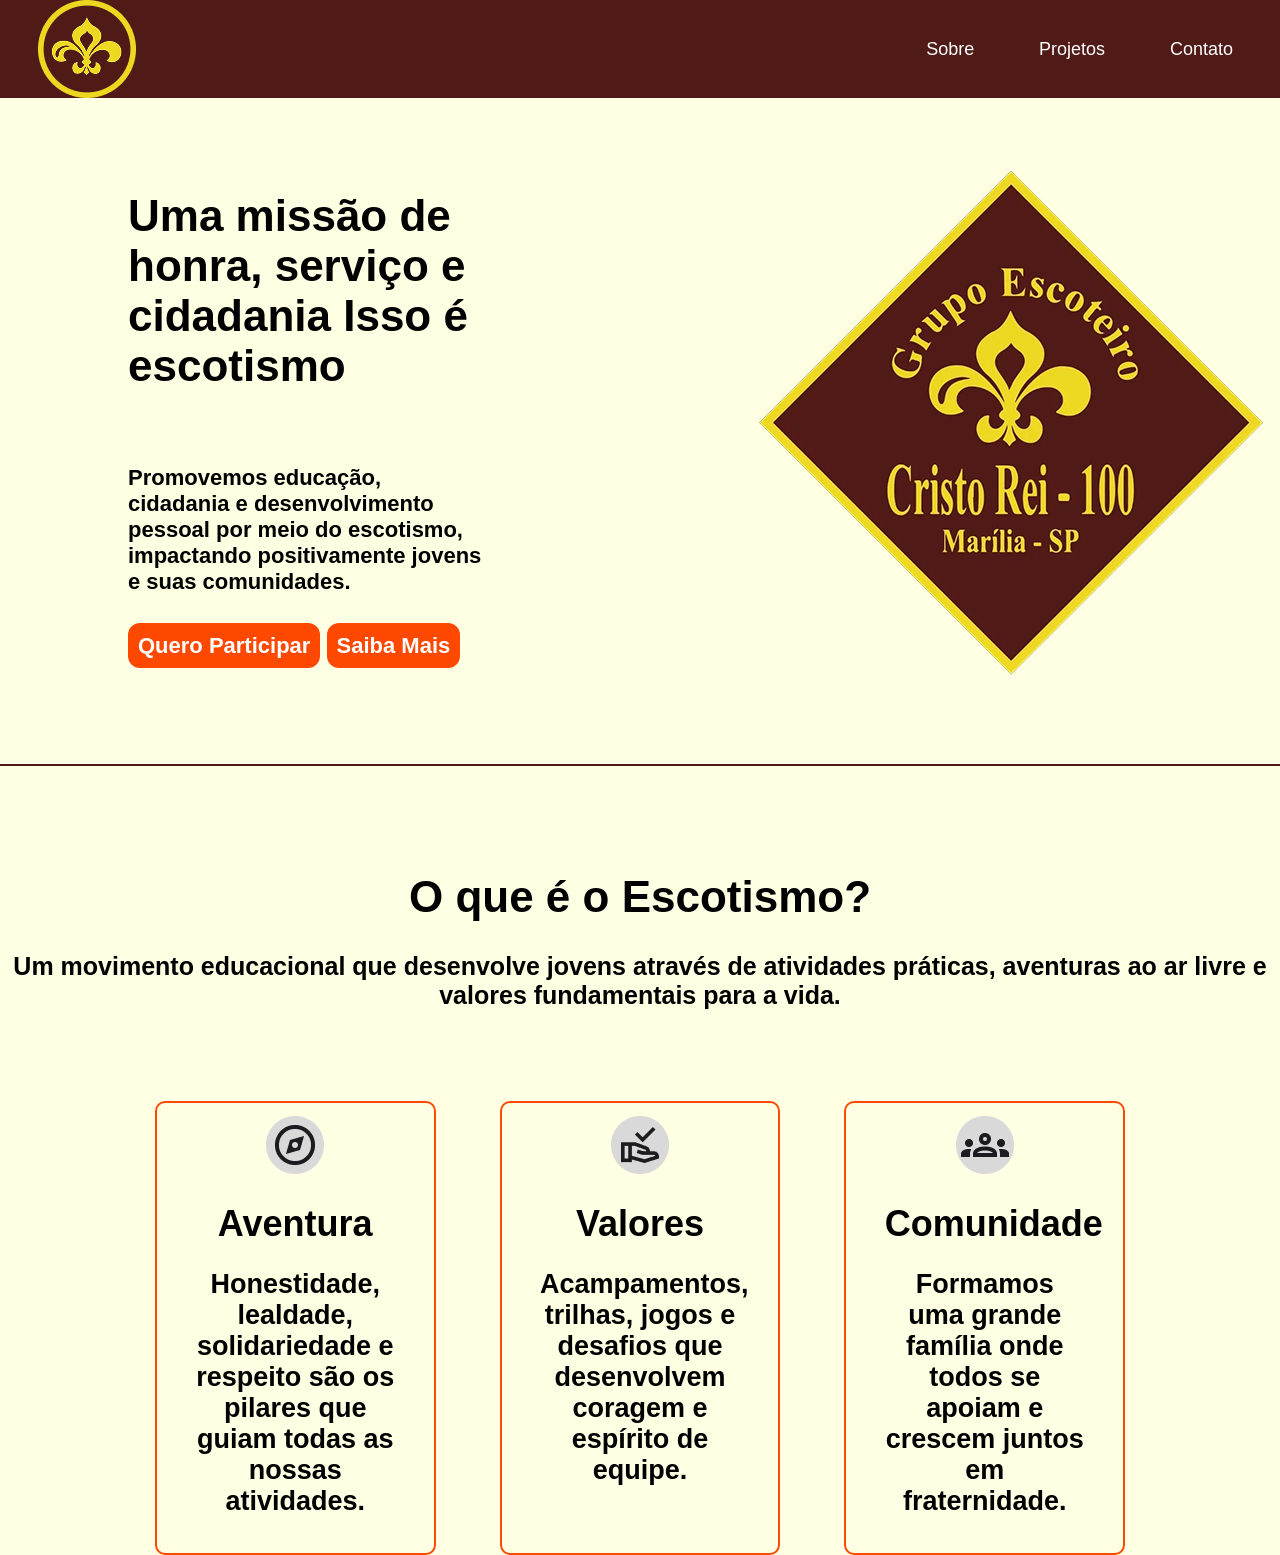
==== public/index.html @ e5689938 "inicio-frontend aaaaaaaaaaaaa" ====
<!DOCTYPE html>
<html lang="pt-br">
<head>
    <meta charset="UTF-8">
    <meta name="viewport" content="width=device-width, initial-scale=1.0">
    <title>G.E.Cristo-Rei</title>
    <link rel="stylesheet" href="style.css">
</head>
<body>
    <div class="navbar">
        <img src="img/logo.png" alt="logo">
        <a href="" class="link">Sobre</a>
        <a href="" class="link">Projetos</a>
        <a href="" class="link">Contato</a>
        <div class="loginbutao">
        <a href="">Login</a>
        </div>

    </div>
    <div class="conteudo">
        <div class="escritas">
            <h1>Uma missão de honra, serviço e cidadania Isso é escotismo</h1><br>
            <h2>Promovemos educação, cidadania e desenvolvimento pessoal por meio do escotismo, impactando positivamente jovens e suas comunidades.</h2>
            <a href="">Quero Participar</a>
            <a href="">Saiba Mais</a>
        </div>

        <div class="sp100">
            <img src="img/sp100img.png  " alt="imgsp100">
        </div>
    </div>
    <div class="divisa01"></div>

    <div class="oquee">
        <h1>O que é o Escotismo?</h1>
        <h2>Um movimento educacional que desenvolve jovens através de atividades práticas, aventuras ao ar livre e valores fundamentais para a vida.</h2>
    </div>

    <div class="Pilares">
        <div class="aventura"><img src="img/bussolaaventura.png" alt="">
            <h1>Aventura</h1>
            <h2>Honestidade, lealdade, solidariedade e respeito são os pilares que guiam todas as nossas atividades.</h2>


        </div>
        <div class="valores"><img src="img/maovalores.png" alt="">
            <h1>Valores</h1>
            <h2>Acampamentos, trilhas, jogos e desafios que desenvolvem coragem e espírito de equipe.</h2>


        </div>
        <div class="comunidade"><img src="img/pessoascomunidade.png" alt="">
            <h1>Comunidade</h1>
            <h2>Formamos uma grande família onde todos se apoiam e crescem juntos em fraternidade.</h2>


        </div>
    </div>

</body>
</html>
---- public/style.css ----
body{
    margin: 0;
      font-family: Arial, Helvetica, sans-serif;
       background-color: #FFFFE3;
}
.navbar{
    display: flex;
    background-color: #501A17;
    padding-left: 3%;
    gap: 2%;

}

.navbar img{
    padding-right: 60%;
}

.navbar a{
    
    text-decoration: none;
    padding: 14px 20px;
    display: flex;
    align-items: center;
}

.loginbutao{
    background-color: #F4D35E;
    color: black;
    border: none;
    text-align: center;
    text-decoration: none;
    font-size: 16px;
    margin: 25px 80px;
    cursor: pointer;
    border-radius: 12px;
    color: black;
    
}

.link{
    color: white;
    font-size: 18px;
}

.conteudo{
    margin-top: 5%;
    display: flex;
    justify-content: center;
   
    gap: 20%;

}

.escritas{
    margin-left: 10%;
    font-size: 22px;
    color: #000000;
}

.sp100{
    width: 100%;
}

.escritas a{
    text-decoration: none;
    color: #ffffff;
    font-weight: bold;
     background-color: #ff4800;
     border-radius: 12px;
     padding: 10px;
     gap: 1%;

}

.escritas h2{
    font-size: 22px;
    padding-bottom: 20px;
}

.divisa01{
    margin-top: 6%;
    background-color: #501A17;
    height: 2px;
}

.oquee{
    margin-top: 6%;
    font-size: 22px;
    color: #000000;
    text-align: center;
    align-content: center;
}

.oquee h2{
    font-size: 25px;
    padding-bottom: 20px;
    text-align: center;
}

.Pilares{
    display: flex;
    justify-content: center;
    gap: 5%;
    margin-top: 4%;
}

.aventura{
    text-align: center;
    font-size: 18px;
    color: #000000;
    width: 200px;
    border: solid 2px;
    border-color:#ff4800 ;
    border-radius: 10px;
     padding-left: 3%;
    padding-top:1% ;
    padding-right:3% ;
    padding-bottom:1% ;
   
}

.valores{
    text-align: center;
    font-size: 18px;
    color: #000000;
    width: 200px;
    border: solid 2px;
    border-color:#ff4800 ;
    border-radius: 10px;
     padding-left: 3%;
    padding-top:1% ;
    padding-right:3% ;
    padding-bottom:1% ;
   
}

.comunidade{
    text-align: center;
    font-size: 18px;
    color: #000000;
    width: 200px;
    border: solid 2px;
    border-color:#ff4800 ;
    border-radius: 10px;
    padding-left: 3%;
    padding-top:1% ;
    padding-right:3% ;
    padding-bottom:1% ;
    
}
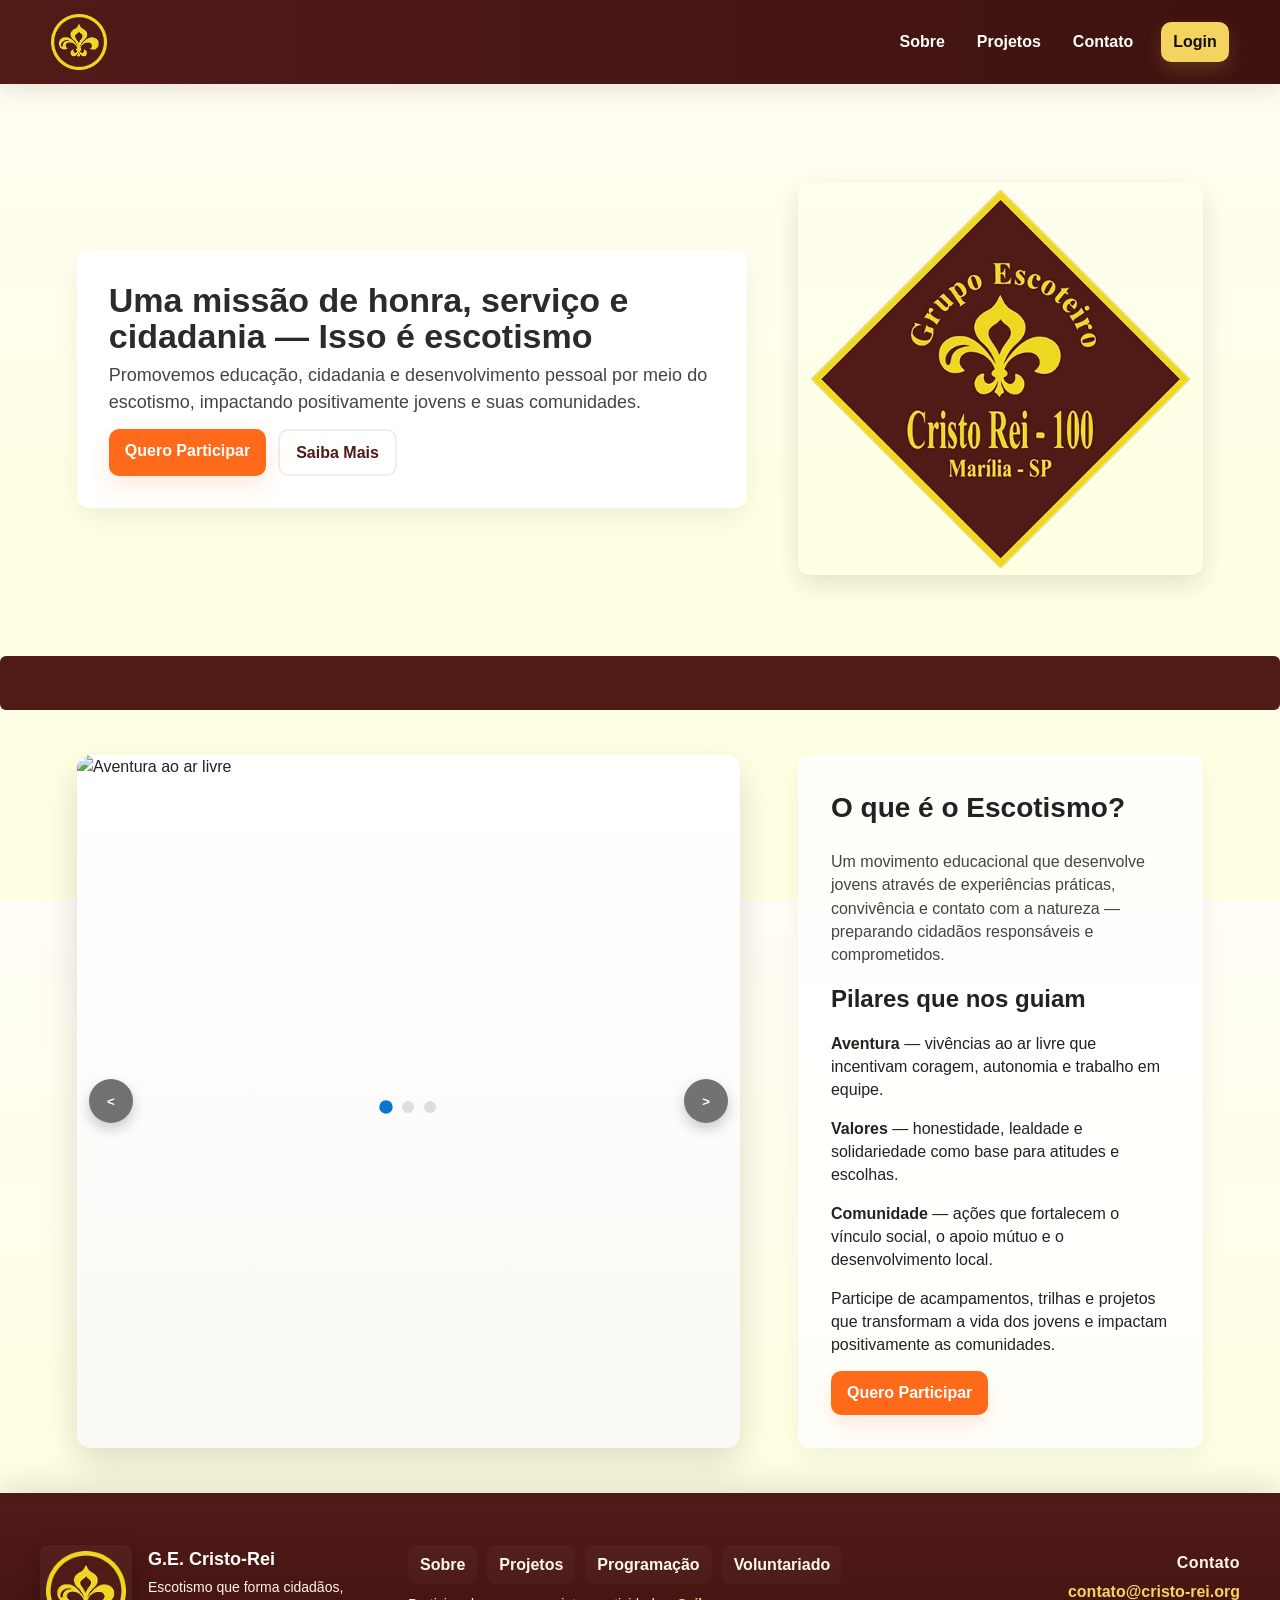
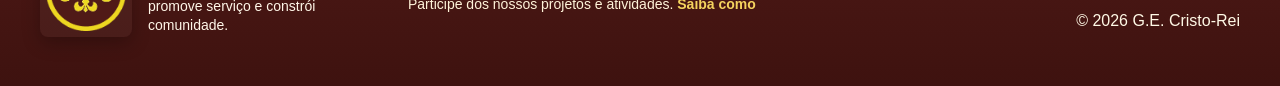
==== commit 11c156a1: "nova atualização" ====
--- a/public/index.html
+++ b/public/index.html
@@ -1,61 +1,154 @@
 <!DOCTYPE html>
 <html lang="pt-br">
 <head>
-    <meta charset="UTF-8">
-    <meta name="viewport" content="width=device-width, initial-scale=1.0">
-    <title>G.E.Cristo-Rei</title>
-    <link rel="stylesheet" href="style.css">
+    <meta charset="UTF-8" />
+    <meta name="viewport" content="width=device-width, initial-scale=1.0"/>
+    <title>G.E. Cristo-Rei</title>
+    <link rel="stylesheet" href="style.css" />
 </head>
 <body>
-    <div class="navbar">
-        <img src="img/logo.png" alt="logo">
-        <a href="" class="link">Sobre</a>
-        <a href="" class="link">Projetos</a>
-        <a href="" class="link">Contato</a>
-        <div class="loginbutao">
-        <a href="">Login</a>
+    <header class="barra-navegacao">
+        <img src="img/logo.png" alt="Logotipo G.E. Cristo-Rei">
+        <nav class="links-navegacao" aria-label="Links principais">
+            <a href="#" class="link-navegacao">Sobre</a>
+            <a href="#" class="link-navegacao">Projetos</a>
+            <a href="#" class="link-navegacao">Contato</a>
+        </nav>
+        <div class="botao-login">
+            <a href="#">Login</a>
         </div>
+    </header>
 
-    </div>
-    <div class="conteudo">
-        <div class="escritas">
-            <h1>Uma missão de honra, serviço e cidadania Isso é escotismo</h1><br>
-            <h2>Promovemos educação, cidadania e desenvolvimento pessoal por meio do escotismo, impactando positivamente jovens e suas comunidades.</h2>
-            <a href="">Quero Participar</a>
-            <a href="">Saiba Mais</a>
+    <main>
+        <section class="secao-principal">
+            <div class="conteudo-principal">
+                <h1>Uma missão de honra, serviço e cidadania — Isso é escotismo</h1>
+                <h2>Promovemos educação, cidadania e desenvolvimento pessoal por meio do escotismo, impactando positivamente jovens e suas comunidades.</h2>
+                <div class="linha-botoes">
+                    <a href="#" class="botao-primario">Quero Participar</a>
+                    <a href="#" class="botao-secundario">Saiba Mais</a>
+                </div>
+            </div>
+
+            <div class="imagem-principal">
+                <img src="img/sp100img.png" alt="Atividades escoteiras">
+            </div>
+        </section>
+
+        <div class="divisoria" aria-hidden="true"></div>
+
+        <!-- seção carrossel -->
+        <section class="secao-carrossel" aria-labelledby="oque-title">
+            <div class="carrossel" aria-label="Galeria de imagens" tabindex="0">
+                <button class="anterior" aria-label="Slide anterior" type="button">&lt;</button>
+                <div class="faixa-carrossel">
+                    <img src="img/slide1.jpg" alt="Aventura ao ar livre">
+                    <img src="img/slide2.jpg" alt="Valores e camaradagem">
+                    <img src="img/slide3.jpg" alt="Atividades em comunidade">
+                </div>
+                <button class="proximo" aria-label="Próximo slide" type="button">&gt;</button>
+                <div class="indicadores" aria-hidden="false"></div>
+            </div>
+
+            <aside class="painel-texto" id="oque-title">
+                <h1>O que é o Escotismo?</h1>
+                <p class="resumo">Um movimento educacional que desenvolve jovens através de experiências práticas, convivência e contato com a natureza — preparando cidadãos responsáveis e comprometidos.</p>
+
+                <h2>Pilares que nos guiam</h2>
+                <p><strong>Aventura</strong> — vivências ao ar livre que incentivam coragem, autonomia e trabalho em equipe.</p>
+                <p><strong>Valores</strong> — honestidade, lealdade e solidariedade como base para atitudes e escolhas.</p>
+                <p><strong>Comunidade</strong> — ações que fortalecem o vínculo social, o apoio mútuo e o desenvolvimento local.</p>
+
+                <p>Participe de acampamentos, trilhas e projetos que transformam a vida dos jovens e impactam positivamente as comunidades.</p>
+                <a href="#" class="botao-primario">Quero Participar</a>
+            </aside>
+        </section>
+    </main>
+
+    <footer class="rodape" role="contentinfo" aria-label="Rodapé do site">
+        <div class="rodape-interno">
+            <div class="marca-rodape">
+                <img src="img/logo.png" alt="Logotipo G.E. Cristo-Rei" class="logo-rodape">
+                <div class="texto-marca">
+                    <h3>G.E. Cristo‑Rei</h3>
+                    <p>Escotismo que forma cidadãos, promove serviço e constrói comunidade.</p>
+                </div>
+            </div>
+
+            <div class="meio-rodape" aria-label="Links e informação">
+                <nav class="links-rodape" aria-label="Links úteis">
+                    <a href="#">Sobre</a>
+                    <a href="#">Projetos</a>
+                    <a href="#">Programação</a>
+                    <a href="#">Voluntariado</a>
+                </nav>
+                <p class="boletim">Participe dos nossos projetos e atividades. <a href="#" class="link-acao">Saiba como</a></p>
+            </div>
+
+            <div class="contato-rodape" aria-label="Contacto">
+                <p class="linha-contato">Contato</p>
+                <p><a href="mailto:contato@cristo-rei.org">contato@cristo-rei.org</a></p>
+                <p class="copyright">© <span id="year"></span> G.E. Cristo‑Rei</p>
+            </div>
         </div>
+    </footer>
 
-        <div class="sp100">
-            <img src="img/sp100img.png  " alt="imgsp100">
-        </div>
-    </div>
-    <div class="divisa01"></div>
+    <!-- script do carrossel -->
+    <script>
+    (function () {
+      const carrossel = document.querySelector('.carrossel');
+      if (!carrossel) return;
 
-    <div class="oquee">
-        <h1>O que é o Escotismo?</h1>
-        <h2>Um movimento educacional que desenvolve jovens através de atividades práticas, aventuras ao ar livre e valores fundamentais para a vida.</h2>
-    </div>
+      const faixa = carrossel.querySelector('.faixa-carrossel');
+      const slides = Array.from(faixa.querySelectorAll('img'));
+      const botaoPrev = carrossel.querySelector('.anterior');
+      const botaoNext = carrossel.querySelector('.proximo');
+      const indicadoresContainer = carrossel.querySelector('.indicadores');
+      let index = 0;
 
-    <div class="Pilares">
-        <div class="aventura"><img src="img/bussolaaventura.png" alt="">
-            <h1>Aventura</h1>
-            <h2>Honestidade, lealdade, solidariedade e respeito são os pilares que guiam todas as nossas atividades.</h2>
+      // Garante que cada slide ocupe 100% do carrossel
+      slides.forEach(img => { img.style.flex = '0 0 100%'; });
 
+      // cria indicadores
+      indicadoresContainer.innerHTML = '';
+      slides.forEach((_, i) => {
+        const b = document.createElement('button');
+        b.className = 'indicador';
+        b.type = 'button';
+        b.setAttribute('aria-label', 'Slide ' + (i + 1));
+        b.addEventListener('click', () => { index = i; update(); resetTimer(); });
+        indicadoresContainer.appendChild(b);
+      });
+      const indicadores = Array.from(indicadoresContainer.children);
 
-        </div>
-        <div class="valores"><img src="img/maovalores.png" alt="">
-            <h1>Valores</h1>
-            <h2>Acampamentos, trilhas, jogos e desafios que desenvolvem coragem e espírito de equipe.</h2>
+      function update() {
+        faixa.style.transform = 'translateX(' + (-index * 100) + '%)';
+        indicadores.forEach((btn, i) => btn.classList.toggle('active', i === index));
+      }
 
+      botaoPrev && botaoPrev.addEventListener('click', () => { index = (index - 1 + slides.length) % slides.length; update(); resetTimer(); });
+      botaoNext && botaoNext.addEventListener('click', () => { index = (index + 1) % slides.length; update(); resetTimer(); });
 
-        </div>
-        <div class="comunidade"><img src="img/pessoascomunidade.png" alt="">
-            <h1>Comunidade</h1>
-            <h2>Formamos uma grande família onde todos se apoiam e crescem juntos em fraternidade.</h2>
+      // suporte por teclado (quando o carrossel estiver em foco)
+      carrossel.addEventListener('keydown', e => {
+        if (e.key === 'ArrowLeft') botaoPrev && botaoPrev.click();
+        if (e.key === 'ArrowRight') botaoNext && botaoNext.click();
+      });
 
+      // autoplay com pausa ao passar o mouse / foco
+      let timer = setInterval(() => { index = (index + 1) % slides.length; update(); }, 4000);
+      function resetTimer() { clearInterval(timer); timer = setInterval(() => { index = (index + 1) % slides.length; update(); }, 4000); }
 
-        </div>
-    </div>
+      carrossel.addEventListener('mouseenter', () => clearInterval(timer));
+      carrossel.addEventListener('mouseleave', () => resetTimer());
+      carrossel.addEventListener('focusin', () => clearInterval(timer));
+      carrossel.addEventListener('focusout', () => resetTimer());
 
+      // inicializa
+      update();
+    })();
+    // atualiza ano no footer
+    document.getElementById('year').textContent = new Date().getFullYear();
+    </script>
 </body>
 </html>
--- a/public/style.css
+++ b/public/style.css
@@ -1,150 +1,297 @@
+/* Reset simples */
+* { box-sizing: border-box; margin: 0; padding: 0; }
+html, body { height: 100%; }
+
+/* Tipografia e fundo */
 body{
-    margin: 0;
-      font-family: Arial, Helvetica, sans-serif;
-       background-color: #FFFFE3;
-}
-.navbar{
-    display: flex;
-    background-color: #501A17;
-    padding-left: 3%;
-    gap: 2%;
-
-}
-
-.navbar img{
-    padding-right: 60%;
-}
-
-.navbar a{
-    
-    text-decoration: none;
-    padding: 14px 20px;
-    display: flex;
-    align-items: center;
-}
-
-.loginbutao{
-    background-color: #F4D35E;
-    color: black;
-    border: none;
-    text-align: center;
-    text-decoration: none;
-    font-size: 16px;
-    margin: 25px 80px;
-    cursor: pointer;
-    border-radius: 12px;
-    color: black;
-    
-}
-
-.link{
-    color: white;
-    font-size: 18px;
-}
-
-.conteudo{
-    margin-top: 5%;
-    display: flex;
-    justify-content: center;
-   
-    gap: 20%;
-
-}
-
-.escritas{
-    margin-left: 10%;
-    font-size: 22px;
-    color: #000000;
-}
-
-.sp100{
-    width: 100%;
-}
-
-.escritas a{
-    text-decoration: none;
-    color: #ffffff;
-    font-weight: bold;
-     background-color: #ff4800;
-     border-radius: 12px;
-     padding: 10px;
-     gap: 1%;
-
-}
-
-.escritas h2{
-    font-size: 22px;
-    padding-bottom: 20px;
-}
-
-.divisa01{
-    margin-top: 6%;
-    background-color: #501A17;
-    height: 2px;
-}
-
-.oquee{
-    margin-top: 6%;
-    font-size: 22px;
-    color: #000000;
-    text-align: center;
-    align-content: center;
-}
-
-.oquee h2{
-    font-size: 25px;
-    padding-bottom: 20px;
-    text-align: center;
-}
-
-.Pilares{
-    display: flex;
-    justify-content: center;
-    gap: 5%;
-    margin-top: 4%;
-}
-
-.aventura{
-    text-align: center;
-    font-size: 18px;
-    color: #000000;
-    width: 200px;
-    border: solid 2px;
-    border-color:#ff4800 ;
-    border-radius: 10px;
-     padding-left: 3%;
-    padding-top:1% ;
-    padding-right:3% ;
-    padding-bottom:1% ;
-   
-}
-
-.valores{
-    text-align: center;
-    font-size: 18px;
-    color: #000000;
-    width: 200px;
-    border: solid 2px;
-    border-color:#ff4800 ;
-    border-radius: 10px;
-     padding-left: 3%;
-    padding-top:1% ;
-    padding-right:3% ;
-    padding-bottom:1% ;
-   
-}
-
-.comunidade{
-    text-align: center;
-    font-size: 18px;
-    color: #000000;
-    width: 200px;
-    border: solid 2px;
-    border-color:#ff4800 ;
-    border-radius: 10px;
-    padding-left: 3%;
-    padding-top:1% ;
-    padding-right:3% ;
-    padding-bottom:1% ;
-    
-}+  font-family: "Segoe UI", Roboto, Arial, Helvetica, sans-serif;
+  background: linear-gradient(180deg,#fffdf5 0%, #FFFFE3 60%);
+  color: #222;
+  -webkit-font-smoothing:antialiased;
+  -moz-osx-font-smoothing:grayscale;
+  line-height: 1.45;
+}
+
+/* --- Cabeçalho / Navegação --- */
+.barra-navegacao{
+  display: flex;
+  align-items: center;
+  justify-content: space-between;
+  gap: 8px;
+  padding: 14px 4%;
+  background: linear-gradient(90deg,#501A17 0%, #3e120f 100%);
+  box-shadow: 0 6px 20px rgba(80,26,23,0.12);
+  position: sticky;
+  top: 0;
+  z-index: 40;
+}
+.barra-navegacao img{
+  height: 56px;
+  width: auto;
+  object-fit: contain;
+}
+
+/* aproxima os links do botão de login sem quebrar layout */
+.links-navegacao {
+  display:flex;
+  gap:8px;
+  align-items:center;
+  margin-left: auto;    /* empurra os links para a direita */
+  margin-right: 8px;    /* pequeno espaço entre links e login */
+}
+
+/* estilo dos links da navbar */
+.link-navegacao{
+  color: #fff;
+  text-decoration: none;
+  padding: 8px 12px;
+  border-radius: 8px;
+  font-weight: 600;
+  transition: background .15s, transform .12s;
+}
+.link-navegacao:hover{ background: rgba(255,255,255,0.06); transform: translateY(-2px); }
+
+/* botão de login */
+.botao-login a{
+  display:inline-block;
+  background: #F4D35E;
+  padding: 8px 12px;
+  border-radius: 10px;
+  color: #111;
+  font-weight: 700;
+  text-decoration: none;
+  box-shadow: 0 8px 18px rgba(244,211,94,0.16);
+}
+
+/* --- Seção principal (hero) --- */
+/* afasta do topo e centraliza verticalmente sem alterar outros espaçamentos */
+.secao-principal{
+  width: 100%;
+  display: flex;
+  gap: clamp(18px, 4vw, 56px);
+  align-items: center;
+  padding: clamp(20px, 3.5vw, 48px) clamp(4%, 6vw, 8%);
+  margin-top: clamp(28px, 6vh, 72px);
+  box-sizing: border-box;
+}
+.conteudo-principal{
+  flex: 1 1 56%;
+  background: linear-gradient(180deg, rgba(255,255,255,0.98), rgba(255,255,255,0.92));
+  padding: clamp(18px,2.8vw,32px);
+  border-radius: 12px;
+  box-shadow: 0 12px 28px rgba(0,0,0,0.06);
+  align-self: center;
+}
+.conteudo-principal h1{
+  font-size: clamp(20px, 3.4vw, 34px);
+  color: #2b2b2b;
+  margin-bottom: 8px;
+  line-height: 1.06;
+  font-weight: 800;
+}
+.conteudo-principal h2{
+  font-size: clamp(14px, 1.6vw, 18px);
+  color: #444;
+  margin-bottom: 14px;
+  font-weight: 500;
+}
+
+/* linha de botões */
+.linha-botoes{ display:flex; gap:12px; margin-top:8px; }
+.botao-primario{
+  background:#ff6a1a;
+  color:#fff;
+  padding:10px 16px;
+  border-radius:10px;
+  text-decoration:none;
+  font-weight:800;
+  box-shadow: 0 10px 22px rgba(255,72,0,0.12);
+}
+.botao-primario:hover{ transform: translateY(-2px); }
+.botao-secundario{
+  background:transparent;
+  color:#501A17;
+  padding:10px 16px;
+  border-radius:10px;
+  text-decoration:none;
+  border:2px solid rgba(80,26,23,0.08);
+  font-weight:700;
+}
+
+/* imagem ao lado do hero */
+.imagem-principal{
+  flex: 0 0 36%;
+  display:flex;
+  justify-content:center;
+  align-items:center;
+  margin-top: 0; /* removido extra para alinhamento */
+  align-self: center;
+}
+.imagem-principal img{
+  width:100%;
+  max-width: 420px;
+  border-radius: 12px;
+  box-shadow: 0 10px 26px rgba(33,33,33,0.12);
+  display:block;
+}
+
+/* divisória visual */
+.divisoria{
+  width: 100%;
+  margin: clamp(18px, 4vh, 48px) 0 0 0;
+  background: #501A17;
+  height: clamp(40px, 6vh, 64px);
+  border-radius: 6px;
+}
+
+/* --- Seção carrossel --- */
+.secao-carrossel{
+  display:flex;
+  gap: clamp(20px, 4.5vw, 72px);
+  align-items: stretch;
+  padding: clamp(18px, 3.5vw, 48px) clamp(4%, 6vw, 8%);
+  width: 100%;
+  box-sizing: border-box;
+}
+
+/* carrossel container */
+.carrossel{
+  position: relative;
+  flex: 1 1 clamp(320px, 58%, 70%);
+  min-width: 280px;
+  overflow: hidden;
+  border-radius: 14px;
+  background: linear-gradient(180deg,#ffffff,#fbf9f5);
+  box-shadow: 0 14px 36px rgba(0,0,0,0.14);
+}
+
+/* faixa (track) */
+.faixa-carrossel{
+  display:flex;
+  transition: transform .45s cubic-bezier(.2,.8,.2,1);
+  will-change: transform;
+}
+/* cada slide ocupa 100% */
+.faixa-carrossel img{
+  flex: 0 0 100%;
+  width: 100%;
+  height: clamp(260px, 36vh, 520px);
+  object-fit: cover;
+  display:block;
+}
+
+/* botões anteriores/próximo posicionados */
+.anterior, .proximo{
+  position: absolute;
+  top: 50%;
+  transform: translateY(-50%);
+  background: rgba(0,0,0,0.55);
+  color: #fff;
+  border: none;
+  width: 44px;
+  height: 44px;
+  border-radius: 50%;
+  cursor: pointer;
+  display:flex;
+  align-items:center;
+  justify-content:center;
+  font-weight:700;
+  box-shadow: 0 6px 14px rgba(0,0,0,0.2);
+  transition: background .12s, transform .12s;
+}
+.anterior:hover, .proximo:hover{ background: rgba(0,0,0,0.72); transform: translateY(-50%) scale(1.03); }
+.anterior{ left: 12px; }
+.proximo{ right: 12px; }
+
+/* indicadores (dots) */
+.indicadores{
+  display:flex;
+  gap:10px;
+  justify-content:center;
+  padding: 10px;
+  margin-top: 12px;
+}
+.indicador{
+  width: 12px;
+  height: 12px;
+  background: #ddd;
+  border-radius: 50%;
+  border: none;
+  cursor: pointer;
+  padding: 0;
+  transition: transform .16s, background .16s;
+}
+.indicador.active{ background: #0a74d1; transform: scale(1.12); }
+
+/* painel de texto à direita do carrossel */
+.painel-texto{
+  flex: 0 1 clamp(260px, 36%, 420px);
+  padding: clamp(16px, 2.6vw, 36px);
+  display:flex;
+  flex-direction: column;
+  gap: clamp(8px, 1.2vw, 16px);
+  align-items:flex-start;
+  justify-content:center;
+  background: rgba(255,255,255,0.82);
+  border-radius: 12px;
+  box-shadow: 0 10px 26px rgba(0,0,0,0.06);
+}
+.painel-texto h1{ font-size: clamp(18px,2.2vw,28px); margin-bottom:6px; }
+.resumo{ color:#444; font-size: 16px; }
+
+/* --- Rodapé --- */
+.rodape{
+  background: linear-gradient(180deg,#501A17 0%, #3e120f 100%);
+  color:#fff;
+  padding: 48px 16px;
+  border-top: 4px solid rgba(255,255,255,0.04);
+  box-shadow: 0 -8px 30px rgba(0,0,0,0.12);
+}
+.rodape-interno{
+  max-width: 1200px;
+  margin: 0 auto;
+  display:flex;
+  gap:28px;
+  align-items:flex-start;
+  justify-content:space-between;
+  flex-wrap:wrap;
+}
+.marca-rodape{ display:flex; gap:16px; align-items:center; flex:0 1 340px; }
+.logo-rodape{ width:92px; height:auto; border-radius:8px; background: rgba(255,255,255,0.04); padding:6px; box-shadow: 0 6px 18px rgba(0,0,0,0.25); }
+.texto-marca h3{ margin-bottom:6px; font-size:18px; }
+.texto-marca p{ margin:0; color:#fff6e8; font-size:14px; line-height:1.35; max-width:360px; }
+.meio-rodape{ display:flex; flex-direction:column; gap:10px; flex:1 1 420px; }
+.links-rodape{ display:flex; gap:10px; flex-wrap:wrap; }
+.links-rodape a{ color:#fff9e6; text-decoration:none; background:rgba(255,255,255,0.03); padding:8px 12px; border-radius:8px; font-weight:600; }
+.links-rodape a:hover{ background: rgba(244,211,94,0.12); color:#fff; transform: translateY(-2px); }
+.boletim{ color:#fff3d9; font-size:14px; margin:0; }
+.link-acao{ color:#F4D35E; font-weight:700; text-decoration:none; }
+.contato-rodape{ flex:0 0 220px; text-align:right; color:#fff9e6; }
+.linha-contato{ margin:0 0 8px 0; font-weight:700; letter-spacing:0.4px; }
+.contato-rodape a{ color:#F4D35E; text-decoration:none; font-weight:700; }
+.contato-rodape p{ margin:6px 0; }
+
+/* pequenas melhorias de acessibilidade/visibilidade */
+button:focus, a:focus { outline: 3px solid rgba(10,116,209,0.18); outline-offset: 3px; }
+
+/* Responsividade */
+@media (max-width: 1100px){
+  .imagem-principal img { max-width: 360px; }
+  .faixa-carrossel img { height: clamp(220px, 30vh, 420px); }
+}
+@media (max-width: 900px){
+  .secao-principal, .secao-carrossel{ flex-direction: column; gap:18px; padding: 20px; }
+  .conteudo-principal, .imagem-principal, .painel-texto, .carrossel{ width:100%; flex:none; }
+  .rodape-interno{ gap:18px; }
+  .contato-rodape{ text-align:left; order:3; flex:1 1 100%; }
+  .meio-rodape{ order:2; width:100%; }
+  .marca-rodape{ order:1; width:100%; justify-content:flex-start; }
+}
+@media (max-width: 480px){
+  .barra-navegacao{ padding:12px 4%; }
+  .logo-rodape{ width:74px; }
+  .link-navegacao{ padding:6px 8px; font-size:14px; }
+}
+
+/* pequenas utilidades */
+.hidden { display:none !important;
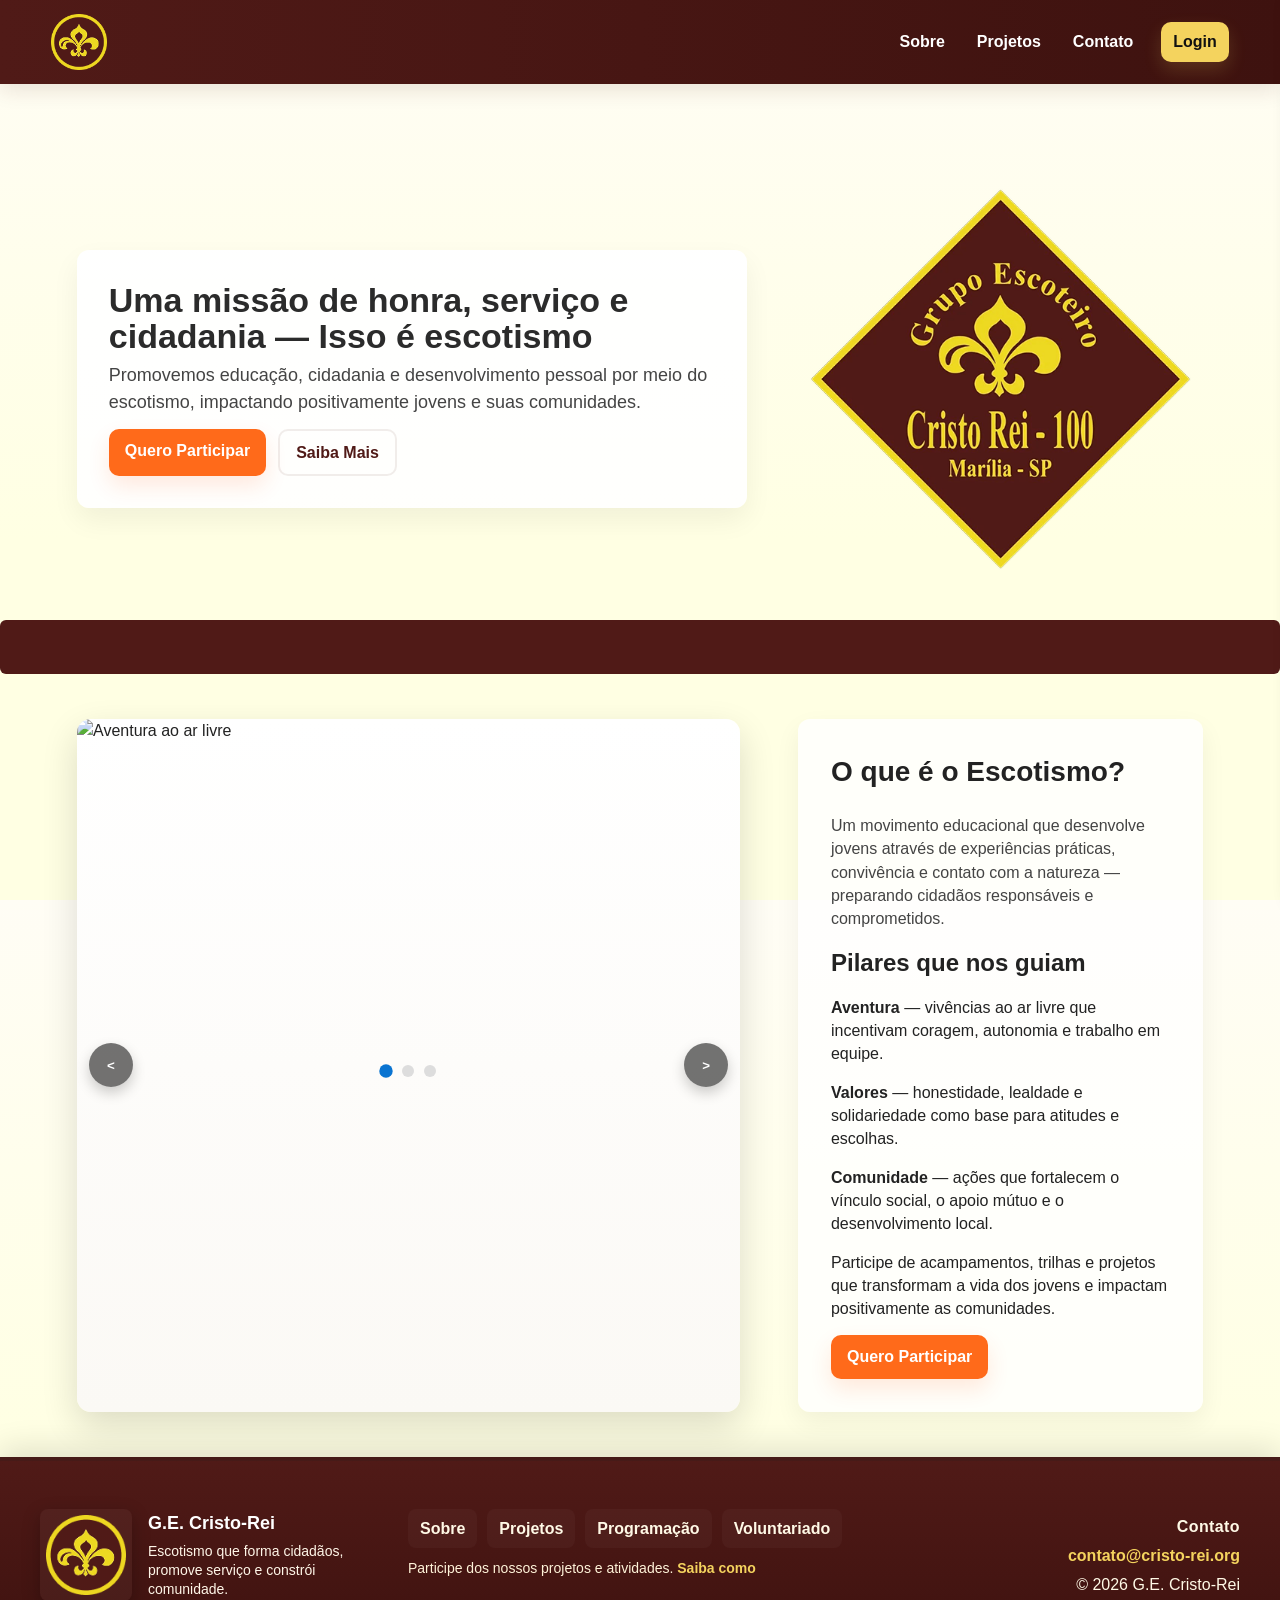
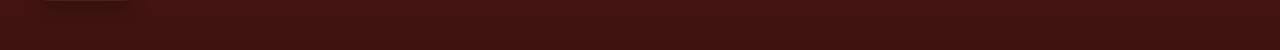
==== commit 375ec37f: "atualização inicial de responsividade começo da responsividade da primeria pagina" ====
--- a/public/index.html
+++ b/public/index.html
@@ -9,6 +9,12 @@
 <body>
     <header class="barra-navegacao">
         <img src="img/logo.png" alt="Logotipo G.E. Cristo-Rei">
+        <input type="checkbox" id="menu-toggle" class="menu-toggle">
+        <label for="menu-toggle" class="hamburger" aria-label="Abrir menu">
+            <span></span>
+            <span></span>
+            <span></span>
+        </label>
         <nav class="links-navegacao" aria-label="Links principais">
             <a href="#" class="link-navegacao">Sobre</a>
             <a href="#" class="link-navegacao">Projetos</a>
@@ -93,7 +99,7 @@
         </div>
     </footer>
 
-    <!-- script do carrossel -->
+    <!-- script do carrossel e menu lateral -->
     <script>
     (function () {
       const carrossel = document.querySelector('.carrossel');
@@ -147,6 +153,33 @@
       // inicializa
       update();
     })();
+
+    // Menu lateral mobile
+    (function () {
+      const menuToggle = document.getElementById('menu-toggle');
+      const menuLateral = document.createElement('div');
+      menuLateral.className = 'menu-lateral';
+      menuLateral.innerHTML = `
+        <button class="close-btn" aria-label="Fechar menu">&times;</button>
+        <a href="#" class="link-navegacao">Sobre</a>
+        <a href="#" class="link-navegacao">Projetos</a>
+        <a href="#" class="link-navegacao">Contato</a>
+        <div class="botao-login">
+          <a href="#">Login</a>
+        </div>
+      `;
+      document.body.appendChild(menuLateral);
+
+      const hamburger = document.querySelector('.hamburger');
+      const closeBtn = menuLateral.querySelector('.close-btn');
+
+      hamburger.addEventListener('click', () => menuLateral.classList.add('open'));
+      closeBtn.addEventListener('click', () => menuLateral.classList.remove('open'));
+      menuLateral.addEventListener('click', (e) => {
+        if (e.target === menuLateral) menuLateral.classList.remove('open');
+      });
+    })();
+
     // atualiza ano no footer
     document.getElementById('year').textContent = new Date().getFullYear();
     </script>
--- a/public/style.css
+++ b/public/style.css
@@ -31,13 +31,96 @@
   object-fit: contain;
 }
 
-/* aproxima os links do botão de login sem quebrar layout */
+/* Menu toggle (hidden) */
+.menu-toggle {
+  display: none;
+}
+
+/* Hamburger menu */
+.hamburger {
+  display: none;
+  flex-direction: column;
+  cursor: pointer;
+  padding: 8px;
+  border-radius: 4px;
+  background: rgba(255,255,255,0.1);
+  transition: background 0.2s;
+}
+.hamburger:hover {
+  background: rgba(255,255,255,0.2);
+}
+.hamburger span {
+  width: 25px;
+  height: 3px;
+  background: #fff;
+  margin: 3px 0;
+  transition: 0.3s;
+  border-radius: 2px;
+}
+
+/* Menu lateral para mobile */
+.menu-lateral {
+  position: fixed;
+  top: 0;
+  right: -300px;
+  width: 280px;
+  height: 100vh;
+  background: linear-gradient(180deg,#501A17 0%, #3e120f 100%);
+  box-shadow: -4px 0 20px rgba(0,0,0,0.3);
+  z-index: 50;
+  transition: right 0.3s ease;
+  padding: 80px 20px 20px;
+  display: flex;
+  flex-direction: column;
+  gap: 20px;
+}
+.menu-lateral.open {
+  right: 0;
+}
+.menu-lateral .close-btn {
+  position: absolute;
+  top: 20px;
+  right: 20px;
+  background: none;
+  border: none;
+  color: #fff;
+  font-size: 24px;
+  cursor: pointer;
+}
+
+/* Links no menu lateral */
+.menu-lateral .link-navegacao {
+  color: #fff;
+  text-decoration: none;
+  padding: 12px 16px;
+  border-radius: 8px;
+  font-weight: 600;
+  transition: background .15s, transform .12s;
+  text-align: center;
+}
+.menu-lateral .link-navegacao:hover {
+  background: rgba(255,255,255,0.1);
+  transform: translateY(-2px);
+}
+.menu-lateral .botao-login a {
+  display: block;
+  background: #F4D35E;
+  padding: 12px 16px;
+  border-radius: 10px;
+  color: #111;
+  font-weight: 700;
+  text-decoration: none;
+  box-shadow: 0 8px 18px rgba(244,211,94,0.16);
+  text-align: center;
+}
+
+/* Desktop navigation */
 .links-navegacao {
   display:flex;
   gap:8px;
   align-items:center;
-  margin-left: auto;    /* empurra os links para a direita */
-  margin-right: 8px;    /* pequeno espaço entre links e login */
+  margin-left: auto;
+  margin-right: 8px;
 }
 
 /* estilo dos links da navbar */
@@ -131,14 +214,12 @@
   width:100%;
   max-width: 420px;
   border-radius: 12px;
-  box-shadow: 0 10px 26px rgba(33,33,33,0.12);
+ 
   display:block;
 }
 
 /* divisória visual */
 .divisoria{
-  width: 100%;
-  margin: clamp(18px, 4vh, 48px) 0 0 0;
   background: #501A17;
   height: clamp(40px, 6vh, 64px);
   border-radius: 6px;
@@ -275,9 +356,18 @@
 button:focus, a:focus { outline: 3px solid rgba(10,116,209,0.18); outline-offset: 3px; }
 
 /* Responsividade */
+@media (max-width: 1200px){
+  .secao-principal, .secao-carrossel{ padding: clamp(18px, 3vw, 48px) clamp(4%, 5vw, 8%); }
+  .conteudo-principal{ flex: 1 1 60%; }
+  .imagem-principal{ flex: 0 0 34%; }
+  .carrossel{ flex: 1 1 60%; }
+  .painel-texto{ flex: 0 1 34%; }
+}
 @media (max-width: 1100px){
   .imagem-principal img { max-width: 360px; }
   .faixa-carrossel img { height: clamp(220px, 30vh, 420px); }
+  .painel-texto h1{ font-size: clamp(16px, 2vw, 26px); }
+  .resumo{ font-size: 15px; }
 }
 @media (max-width: 900px){
   .secao-principal, .secao-carrossel{ flex-direction: column; gap:18px; padding: 20px; }
@@ -286,12 +376,38 @@
   .contato-rodape{ text-align:left; order:3; flex:1 1 100%; }
   .meio-rodape{ order:2; width:100%; }
   .marca-rodape{ order:1; width:100%; justify-content:flex-start; }
+  .barra-navegacao{ flex-wrap: wrap; justify-content: space-between; }
+  .links-navegacao{ margin-left: 0; margin-right: auto; }
+}
+@media (max-width: 768px){
+  .barra-navegacao{ padding: 10px 4%; position: relative; }
+  .barra-navegacao img{ height: 48px; }
+  .hamburger{ display: flex; }
+  .links-navegacao{ display: none; }
+  .botao-login{ display: none; }
+  .linha-botoes{ flex-direction: column; gap: 8px; align-items: stretch; }
+  .botao-primario, .botao-secundario{ text-align: center; padding: 12px 16px; }
+  .faixa-carrossel img{ height: clamp(200px, 25vh, 350px); }
+  .painel-texto{ padding: 20px; gap: 12px; }
+  .painel-texto h1{ font-size: 20px; }
+  .resumo{ font-size: 14px; }
+  .rodape{ padding: 32px 16px; }
+  .rodape-interno{ flex-direction: column; gap: 20px; align-items: center; text-align: center; }
+  .marca-rodape{ flex-direction: column; text-align: center; }
+  .meio-rodape{ text-align: center; }
+  .links-rodape{ justify-content: center; }
+  .contato-rodape{ text-align: center; }
 }
 @media (max-width: 480px){
   .barra-navegacao{ padding:12px 4%; }
   .logo-rodape{ width:74px; }
   .link-navegacao{ padding:6px 8px; font-size:14px; }
+  .conteudo-principal h1{ font-size: 24px; }
+  .conteudo-principal h2{ font-size: 16px; }
+  .anterior, .proximo{ width: 36px; height: 36px; font-size: 16px; }
+  .indicadores{ padding: 8px; }
+  .indicador{ width: 10px; height: 10px; }
 }
 
 /* pequenas utilidades */
-.hidden { display:none !important;+.hidden { display:none !important;}
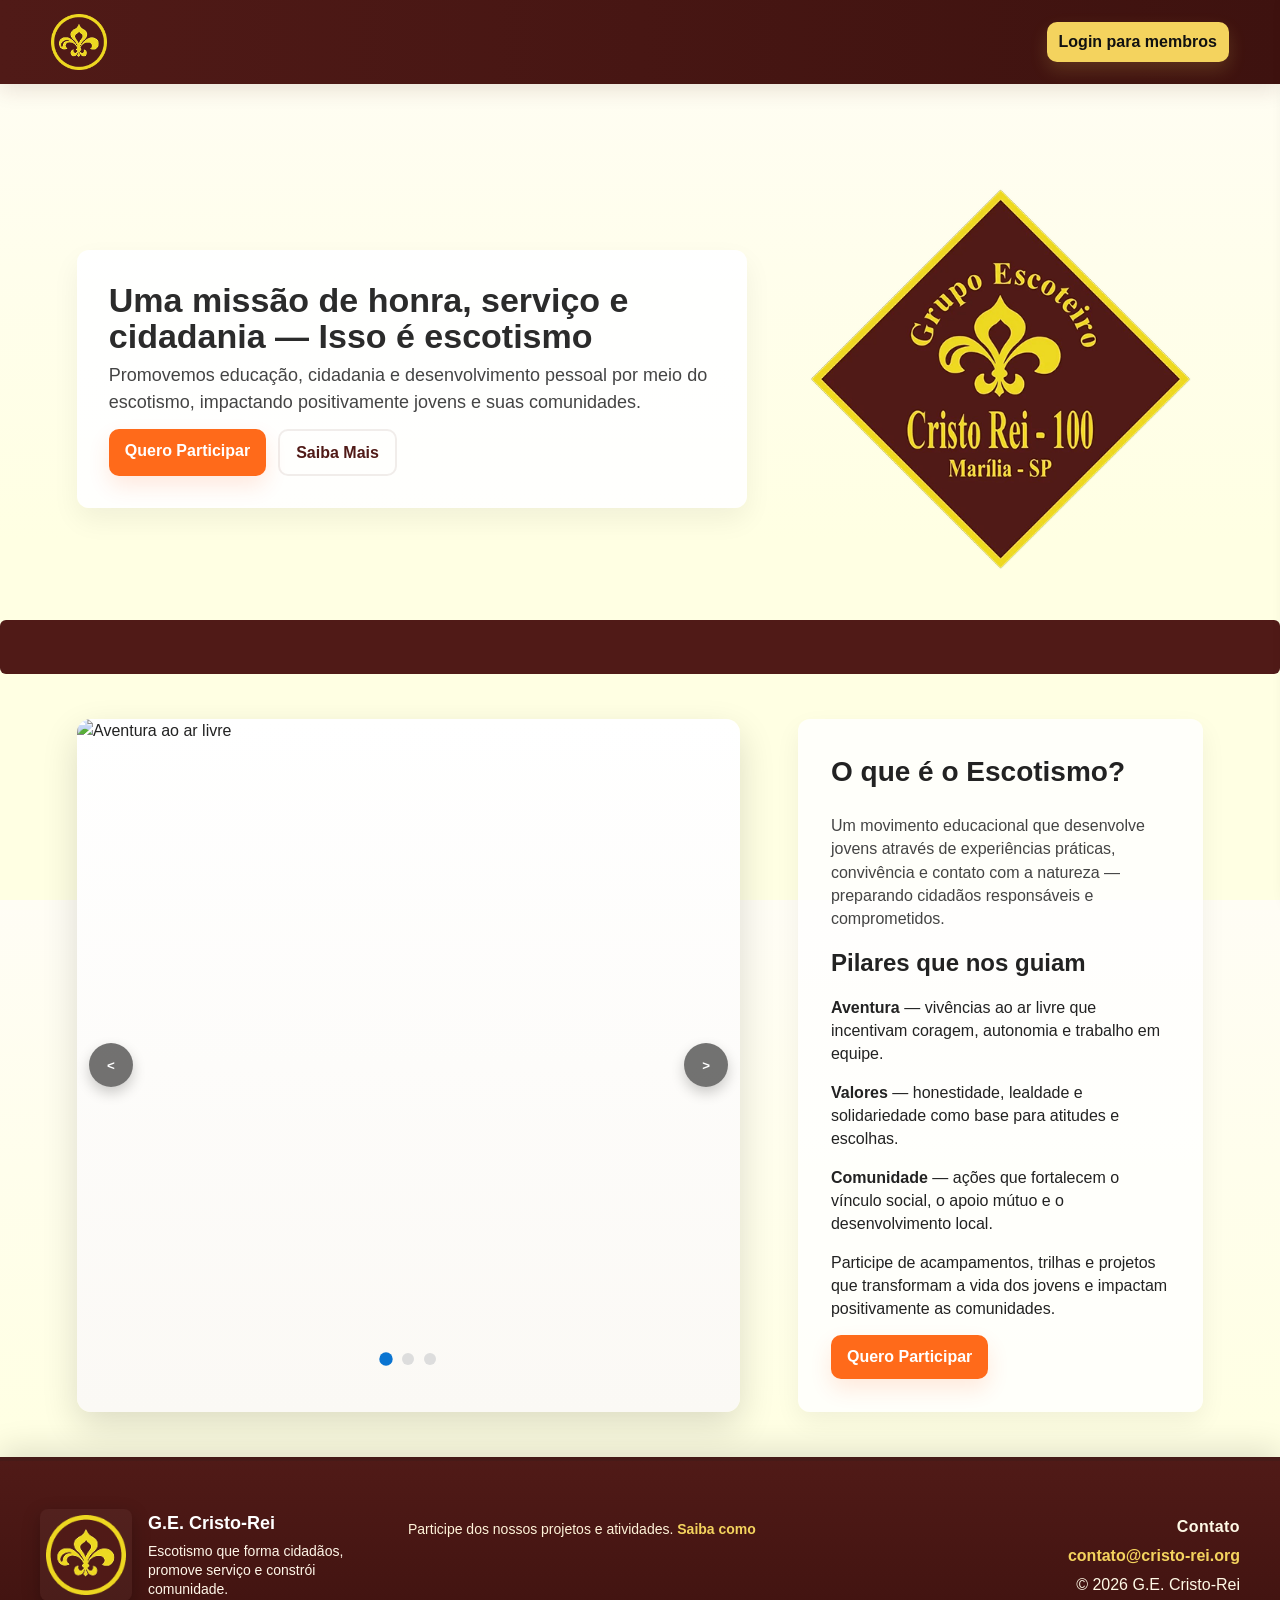
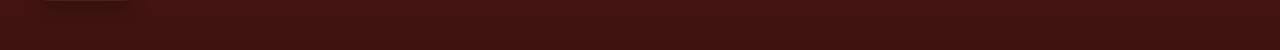
==== commit e3d5933f: "mais uma atualização" ====
--- a/public/index.html
+++ b/public/index.html
@@ -16,12 +16,10 @@
             <span></span>
         </label>
         <nav class="links-navegacao" aria-label="Links principais">
-            <a href="#" class="link-navegacao">Sobre</a>
-            <a href="#" class="link-navegacao">Projetos</a>
-            <a href="#" class="link-navegacao">Contato</a>
+            
         </nav>
         <div class="botao-login">
-            <a href="#">Login</a>
+            <a href="login.html">Login para membros</a>
         </div>
     </header>
 
@@ -83,10 +81,7 @@
 
             <div class="meio-rodape" aria-label="Links e informação">
                 <nav class="links-rodape" aria-label="Links úteis">
-                    <a href="#">Sobre</a>
-                    <a href="#">Projetos</a>
-                    <a href="#">Programação</a>
-                    <a href="#">Voluntariado</a>
+                 
                 </nav>
                 <p class="boletim">Participe dos nossos projetos e atividades. <a href="#" class="link-acao">Saiba como</a></p>
             </div>
@@ -98,6 +93,23 @@
             </div>
         </div>
     </footer>
+
+    <!-- Modal para Quero Participar -->
+    <div id="modal-participar" class="modal-overlay">
+        <div class="modal-content">
+            <button class="modal-close" aria-label="Fechar modal">&times;</button>
+            <h2>Quero Participar</h2>
+            <p>Para mais informações e matrícula, entre em contato ou compareça às nossas reuniões para conversar com a chefia.</p>
+            <p><strong>Cronograma das reuniões:</strong></p>
+            <ul>
+                <li>Quartas-feiras das 19:30h às 22h</li>
+                <li>Quintas-feiras das 19:30h às 22h</li>
+            </ul>
+            <p><strong>Contato:</strong></p>
+            <p>Email: <a href="mailto:contato@cristo-rei.org">contato@cristo-rei.org</a></p>
+            <p>WhatsApp: <a href="https://wa.me/5511999999999" target="_blank">Clique aqui para conversar</a></p>
+        </div>
+    </div>
 
     <!-- script do carrossel e menu lateral -->
     <script>
@@ -180,6 +192,30 @@
       });
     })();
 
+    // Modal Quero Participar
+    (function () {
+      const modal = document.getElementById('modal-participar');
+      const botoesParticipar = document.querySelectorAll('.botao-primario');
+      const closeBtn = modal.querySelector('.modal-close');
+
+      botoesParticipar.forEach(btn => {
+        btn.addEventListener('click', (e) => {
+          e.preventDefault();
+          modal.style.display = 'flex';
+        });
+      });
+
+      closeBtn.addEventListener('click', () => {
+        modal.style.display = 'none';
+      });
+
+      modal.addEventListener('click', (e) => {
+        if (e.target === modal) {
+          modal.style.display = 'none';
+        }
+      });
+    })();
+
     // atualiza ano no footer
     document.getElementById('year').textContent = new Date().getFullYear();
     </script>
--- a/public/style.css
+++ b/public/style.css
@@ -290,7 +290,7 @@
   gap:10px;
   justify-content:center;
   padding: 10px;
-  margin-top: 12px;
+  margin-top: 300px;
 }
 .indicador{
   width: 12px;
@@ -409,5 +409,414 @@
   .indicador{ width: 10px; height: 10px; }
 }
 
+/* Modal */
+.modal-overlay {
+  display: none;
+  position: fixed;
+  top: 0;
+  left: 0;
+  width: 100%;
+  height: 100%;
+  background-color: rgba(0, 0, 0, 0.5);
+  z-index: 10000;
+}
+
+.modal-content {
+  position: absolute;
+  top: 50%;
+  left: 50%;
+  transform: translate(-50%, -50%);
+  background-color: #fff;
+  padding: 2rem;
+  border-radius: 8px;
+  max-width: 500px;
+  width: 90%;
+  box-shadow: 0 4px 8px rgba(0, 0, 0, 0.1);
+}
+
+.modal-close {
+  position: absolute;
+  top: 10px;
+  right: 10px;
+  background: none;
+  border: none;
+  font-size: 2rem;
+  cursor: pointer;
+  color: #333;
+}
+
+.modal-content h2 {
+  margin-top: 0;
+  color: #333;
+}
+
+.modal-content p {
+  margin-bottom: 1rem;
+  color: #555;
+}
+
+.modal-content ul {
+  margin-bottom: 1rem;
+  padding-left: 1.5rem;
+}
+
+.modal-content a {
+  color: #007bff;
+  text-decoration: none;
+}
+
+.modal-content a:hover {
+  text-decoration: underline;
+}
+
+/* Responsividade adicional */
+@media (max-width: 768px) {
+  .modal-content {
+    padding: 1rem;
+  }
+}
+
+/* Login Page */
+.login-page {
+  min-height: 100vh;
+  display: flex;
+  align-items: center;
+  justify-content: center;
+  background: linear-gradient(180deg,#fffdf5 0%, #FFFFE3 60%);
+  /* Espaço reservado para imagem de fundo dos escoteiros */
+  /* background-image: url('img/escoteiros-bg.jpg'); */
+  /* background-size: cover; */
+  /* background-position: center; */
+}
+
+.login-modal {
+  background-color: #fff;
+  padding: 2rem;
+  border-radius: 12px;
+  box-shadow: 0 12px 28px rgba(0,0,0,0.1);
+  max-width: 400px;
+  width: 90%;
+  text-align: center;
+}
+
+.login-modal h1 {
+  color: #501A17;
+  margin-bottom: 1.5rem;
+  font-size: 2rem;
+}
+
+.login-modal form {
+  display: flex;
+  flex-direction: column;
+  gap: 1rem;
+}
+
+.login-modal label {
+  text-align: left;
+  font-weight: 600;
+  color: #333;
+}
+
+.login-modal input {
+  padding: 0.75rem;
+  border: 1px solid #ddd;
+  border-radius: 6px;
+  font-size: 1rem;
+}
+
+.login-modal button {
+  background: #ff6a1a;
+  color: #fff;
+  padding: 0.75rem;
+  border: none;
+  border-radius: 6px;
+  font-size: 1rem;
+  font-weight: 700;
+  cursor: pointer;
+  transition: background 0.2s;
+}
+
+.login-modal button:hover {
+  background: #e55a0f;
+}
+
+.login-modal .error {
+  color: #d9534f;
+  font-size: 0.9rem;
+  margin-top: 0.5rem;
+}
+
+/* Responsividade login */
+@media (max-width: 768px) {
+  .login-modal {
+    padding: 1.5rem;
+  }
+  .login-modal h1 {
+    font-size: 1.5rem;
+  }
+}
+
+/* Dashboard Styles */
+.dashboard-navbar {
+  display: flex;
+  justify-content: space-between;
+  align-items: center;
+  padding: 10px 20px;
+  background: linear-gradient(90deg,#501A17 0%, #3e120f 100%);
+  color: #fff;
+  position: fixed;
+  top: 0;
+  left: 0;
+  right: 0;
+  z-index: 1000;
+  height: 60px;
+}
+
+.navbar-logo {
+  height: 40px;
+  width: auto;
+}
+
+.profile-circle {
+  width: 40px;
+  height: 40px;
+  border-radius: 50%;
+  overflow: hidden;
+  cursor: pointer;
+  border: 2px solid #fff;
+}
+
+.profile-img {
+  width: 100%;
+  height: 100%;
+  object-fit: cover;
+}
+
+.dashboard-container {
+  display: flex;
+  margin-top: 60px;
+  height: calc(100vh - 60px);
+}
+
+.sidebar {
+  width: 250px;
+  background: #f8f9fa;
+  border-right: 1px solid #e9ecef;
+  padding: 20px;
+  display: flex;
+  flex-direction: column;
+}
+
+.sidebar-buttons {
+  margin-bottom: 30px;
+}
+
+.sidebar-btn {
+  display: block;
+  width: 100%;
+  padding: 12px 16px;
+  margin-bottom: 8px;
+  background: #fff;
+  border: 1px solid #dee2e6;
+  border-radius: 6px;
+  cursor: pointer;
+  font-weight: 600;
+  transition: all 0.2s;
+}
+
+.sidebar-btn:hover, .sidebar-btn.active {
+  background: #501A17;
+  color: #fff;
+  border-color: #501A17;
+}
+
+.patrulha-section {
+  margin-top: auto;
+  padding-top: 20px;
+  border-top: 1px solid #dee2e6;
+}
+
+.patrulha-section h3 {
+  margin-bottom: 10px;
+  color: #501A17;
+}
+
+.patrulha-nome {
+  font-weight: bold;
+  margin-bottom: 10px;
+}
+
+.integrantes {
+  list-style: none;
+  padding: 0;
+}
+
+.integrantes li {
+  padding: 4px 0;
+  font-size: 14px;
+}
+
+.main-content {
+  flex: 1;
+  padding: 20px;
+  overflow-y: auto;
+}
+
+.content-section {
+  display: none;
+}
+
+.content-section.active {
+  display: block;
+}
+
+.content-section h2 {
+  margin-bottom: 20px;
+  color: #501A17;
+}
+
+.eventos-grid {
+  display: grid;
+  grid-template-columns: repeat(auto-fill, minmax(200px, 1fr));
+  gap: 20px;
+}
+
+.eventos-grid img {
+  width: 100%;
+  height: 150px;
+  object-fit: cover;
+  border-radius: 8px;
+  box-shadow: 0 2px 8px rgba(0,0,0,0.1);
+}
+
+.atividade-form, .ata-form {
+  margin-bottom: 30px;
+}
+
+.atividade-form textarea, .ata-form textarea, .ata-form input {
+  width: 100%;
+  padding: 12px;
+  border: 1px solid #dee2e6;
+  border-radius: 6px;
+  margin-bottom: 10px;
+  font-family: inherit;
+}
+
+.btn-salvar, .btn-enviar {
+  background: #ff6a1a;
+  color: #fff;
+  padding: 10px 20px;
+  border: none;
+  border-radius: 6px;
+  cursor: pointer;
+  font-weight: 600;
+}
+
+.btn-salvar:hover, .btn-enviar:hover {
+  background: #e55a0f;
+}
+
+.atividades-list, .atas-list {
+  margin-top: 20px;
+}
+
+.atividade-item, .ata-item {
+  background: #f8f9fa;
+  padding: 15px;
+  border-radius: 8px;
+  margin-bottom: 15px;
+  border-left: 4px solid #501A17;
+}
+
+.atividade-item p, .ata-item p {
+  margin: 0 0 8px 0;
+}
+
+small {
+  color: #6c757d;
+}
+
+/* Profile Popup */
+.profile-popup {
+  display: none;
+  position: fixed;
+  top: 70px;
+  right: 20px;
+  background: #fff;
+  border: 1px solid #dee2e6;
+  border-radius: 8px;
+  box-shadow: 0 4px 12px rgba(0,0,0,0.15);
+  z-index: 1001;
+  min-width: 200px;
+}
+
+.popup-content {
+  padding: 20px;
+  text-align: center;
+}
+
+.popup-photo {
+  width: 60px;
+  height: 60px;
+  border-radius: 50%;
+  margin-bottom: 10px;
+}
+
+.popup-content h3 {
+  margin: 0 0 5px 0;
+  color: #501A17;
+}
+
+.popup-content p {
+  margin: 0 0 15px 0;
+  color: #6c757d;
+}
+
+.btn-logout {
+  background: #dc3545;
+  color: #fff;
+  padding: 8px 16px;
+  border: none;
+  border-radius: 4px;
+  cursor: pointer;
+  font-weight: 600;
+}
+
+.btn-logout:hover {
+  background: #c82333;
+}
+
+/* Responsividade */
+@media (max-width: 768px) {
+  .sidebar {
+    width: 200px;
+  }
+  .dashboard-container {
+    flex-direction: column;
+  }
+  .sidebar {
+    width: 100%;
+    height: auto;
+    flex-direction: row;
+    padding: 10px;
+  }
+  .sidebar-buttons {
+    display: flex;
+    margin-bottom: 0;
+  }
+  .sidebar-btn {
+    flex: 1;
+    margin-right: 5px;
+    margin-bottom: 0;
+  }
+  .patrulha-section {
+    margin-top: 0;
+    padding-top: 10px;
+    border-top: none;
+    border-left: 1px solid #dee2e6;
+    padding-left: 20px;
+  }
+}
+
 /* pequenas utilidades */
-.hidden { display:none !important;}+.hidden { display:none !important;}
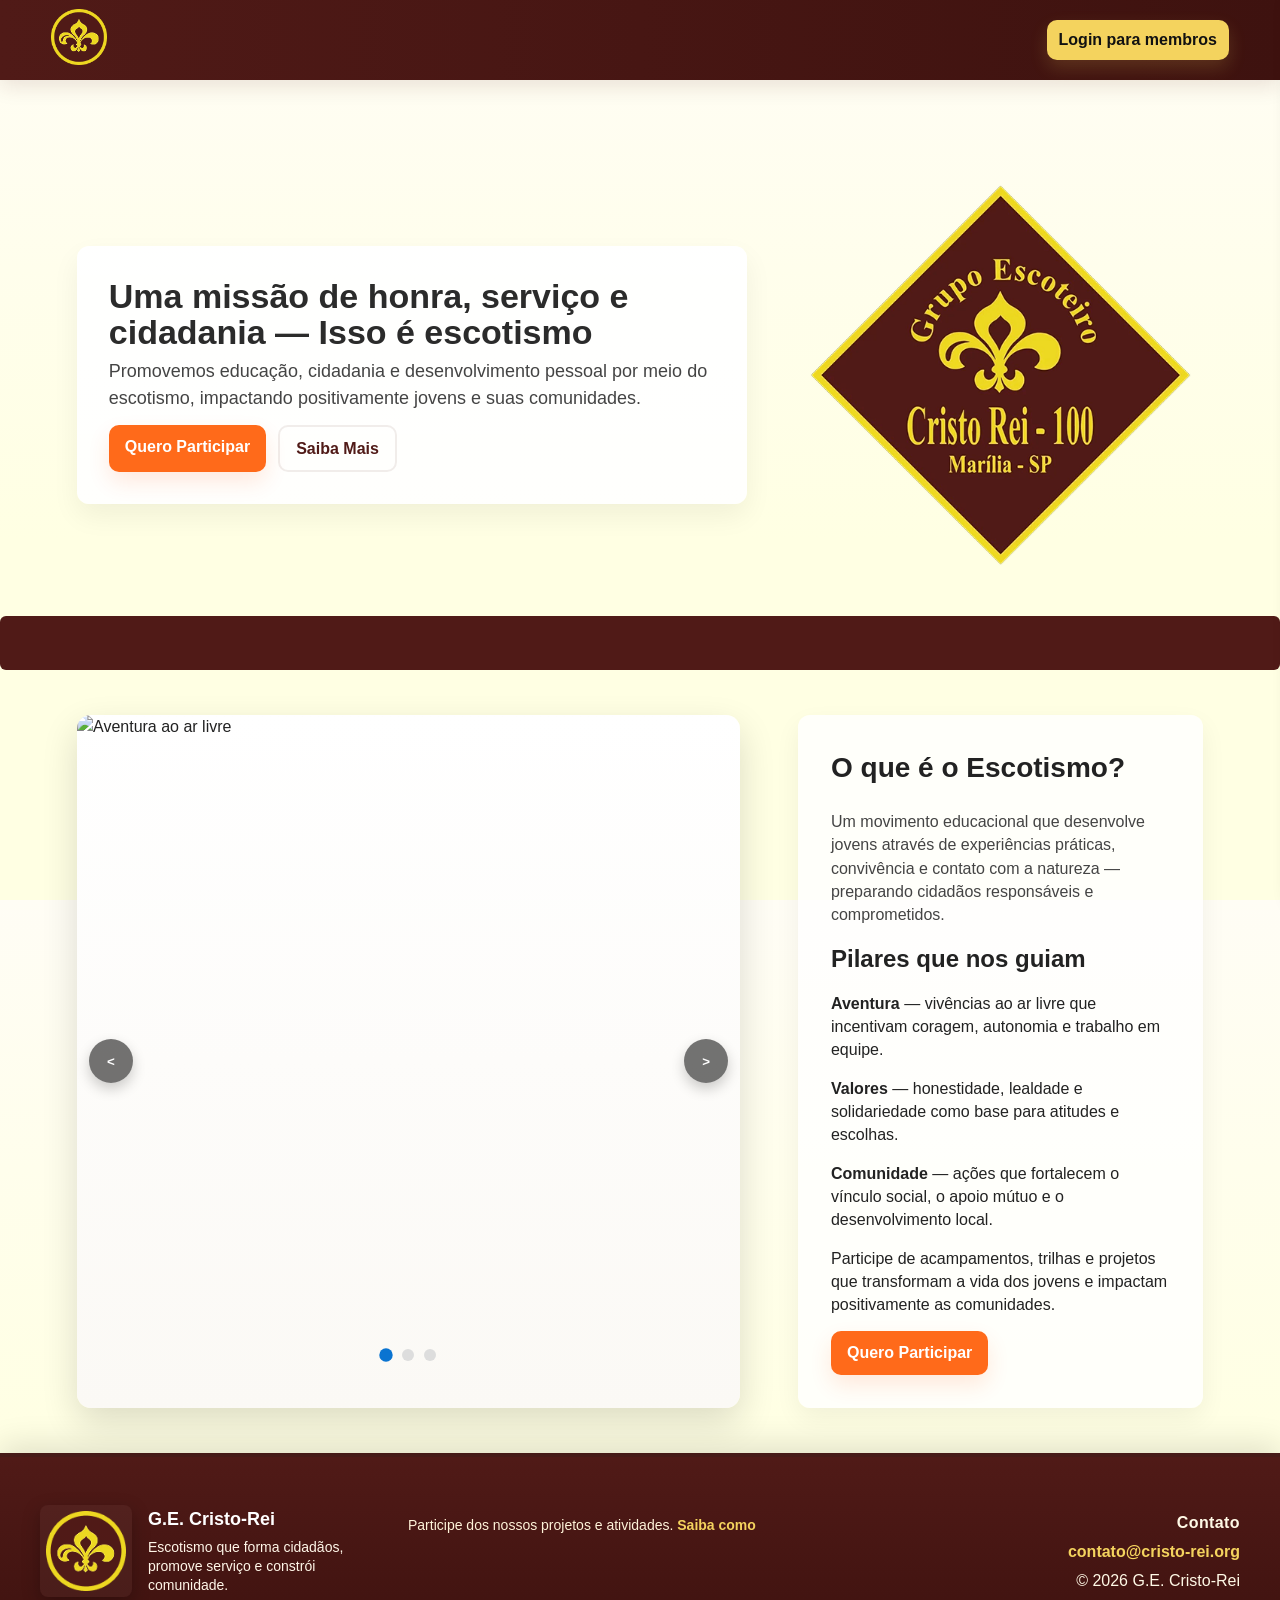
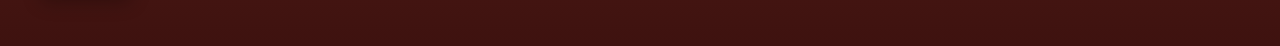
==== commit ee18786f: "Feat: User Area's sidebar" ====
--- a/public/index.html
+++ b/public/index.html
@@ -4,11 +4,13 @@
     <meta charset="UTF-8" />
     <meta name="viewport" content="width=device-width, initial-scale=1.0"/>
     <title>G.E. Cristo-Rei</title>
-    <link rel="stylesheet" href="style.css" />
+    <link rel="stylesheet" href="css/style.css"/>
 </head>
 <body>
     <header class="barra-navegacao">
-        <img src="img/logo.png" alt="Logotipo G.E. Cristo-Rei">
+        <a href="index.html">
+          <img src="img/logo.png" alt="Logotipo G.E. Cristo-Rei">
+        </a>
         <input type="checkbox" id="menu-toggle" class="menu-toggle">
         <label for="menu-toggle" class="hamburger" aria-label="Abrir menu">
             <span></span>
--- a/public/css/style.css
+++ b/public/css/style.css
@@ -0,0 +1,460 @@
+:root {
+  --navbar-height: 80px;
+}
+
+/* Reset simples */
+* { box-sizing: border-box; margin: 0; padding: 0; }
+html, body { height: 100%; }
+
+/* Tipografia e fundo */
+body{
+  font-family: "Segoe UI", Roboto, Arial, Helvetica, sans-serif;
+  background: linear-gradient(180deg,#fffdf5 0%, #FFFFE3 60%);
+  color: #222;
+  -webkit-font-smoothing:antialiased;
+  -moz-osx-font-smoothing:grayscale;
+  line-height: 1.45;
+}
+
+/* --- Cabeçalho / Navegação --- */
+.barra-navegacao{
+  height: var(--navbar-height);
+  display: flex;
+  align-items: center;
+  justify-content: space-between;
+  gap: 8px;
+  padding: 14px 4%;
+  background: linear-gradient(90deg,#501A17 0%, #3e120f 100%);
+  box-shadow: 0 6px 20px rgba(80,26,23,0.12);
+  position: sticky;
+  top: 0;
+  z-index: 40;
+}
+.barra-navegacao img{
+  height: 56px;
+  width: auto;
+  object-fit: contain;
+}
+
+/* Menu toggle (hidden) */
+.menu-toggle {
+  display: none;
+}
+
+/* Menu lateral para mobile */
+.menu-lateral {
+  position: fixed;
+  top: 0;
+  right: -300px;
+  width: 280px;
+  height: 100vh;
+  background: linear-gradient(180deg,#501A17 0%, #3e120f 100%);
+  box-shadow: -4px 0 20px rgba(0,0,0,0.3);
+  z-index: 50;
+  transition: right 0.3s ease;
+  padding: 80px 20px 20px;
+  display: flex;
+  flex-direction: column;
+  gap: 20px;
+}
+.menu-lateral.open {
+  right: 0;
+}
+.menu-lateral .close-btn {
+  position: absolute;
+  top: 20px;
+  right: 20px;
+  background: none;
+  border: none;
+  color: #fff;
+  font-size: 24px;
+  cursor: pointer;
+}
+
+/* Links no menu lateral */
+.menu-lateral .link-navegacao {
+  color: #fff;
+  text-decoration: none;
+  padding: 12px 16px;
+  border-radius: 8px;
+  font-weight: 600;
+  transition: background .15s, transform .12s;
+  text-align: center;
+}
+.menu-lateral .link-navegacao:hover {
+  background: rgba(255,255,255,0.1);
+  transform: translateY(-2px);
+}
+.menu-lateral .botao-login a {
+  display: block;
+  background: #F4D35E;
+  padding: 12px 16px;
+  border-radius: 10px;
+  color: #111;
+  font-weight: 700;
+  text-decoration: none;
+  box-shadow: 0 8px 18px rgba(244,211,94,0.16);
+  text-align: center;
+}
+
+/* Desktop navigation */
+.links-navegacao {
+  display:flex;
+  gap:8px;
+  align-items:center;
+  margin-left: auto;
+  margin-right: 8px;
+}
+
+/* estilo dos links da navbar */
+.link-navegacao{
+  color: #fff;
+  text-decoration: none;
+  padding: 8px 12px;
+  border-radius: 8px;
+  font-weight: 600;
+  transition: background .15s, transform .12s;
+}
+.link-navegacao:hover{ background: rgba(255,255,255,0.06); transform: translateY(-2px); }
+
+/* botão de login */
+.botao-login a{
+  display:inline-block;
+  background: #F4D35E;
+  padding: 8px 12px;
+  border-radius: 10px;
+  color: #111;
+  font-weight: 700;
+  text-decoration: none;
+  box-shadow: 0 8px 18px rgba(244,211,94,0.16);
+}
+
+/* --- Seção principal --- */
+
+.secao-principal{
+  width: 100%;
+  display: flex;
+  gap: clamp(18px, 4vw, 56px);
+  align-items: center;
+  padding: clamp(20px, 3.5vw, 48px) clamp(4%, 6vw, 8%);
+  margin-top: clamp(28px, 6vh, 72px);
+  box-sizing: border-box;
+}
+.conteudo-principal{
+  flex: 1 1 56%;
+  background: linear-gradient(180deg, rgba(255,255,255,0.98), rgba(255,255,255,0.92));
+  padding: clamp(18px,2.8vw,32px);
+  border-radius: 12px;
+  box-shadow: 0 12px 28px rgba(0,0,0,0.06);
+  align-self: center;
+}
+.conteudo-principal h1{
+  font-size: clamp(20px, 3.4vw, 34px);
+  color: #2b2b2b;
+  margin-bottom: 8px;
+  line-height: 1.06;
+  font-weight: 800;
+}
+.conteudo-principal h2{
+  font-size: clamp(14px, 1.6vw, 18px);
+  color: #444;
+  margin-bottom: 14px;
+  font-weight: 500;
+}
+
+/* linha de botões */
+.linha-botoes{ display:flex; gap:12px; margin-top:8px; }
+.botao-primario{
+  background:#ff6a1a;
+  color:#fff;
+  padding:10px 16px;
+  border-radius:10px;
+  text-decoration:none;
+  font-weight:800;
+  box-shadow: 0 10px 22px rgba(255,72,0,0.12);
+}
+.botao-primario:hover{ transform: translateY(-2px); }
+.botao-secundario{
+  background:transparent;
+  color:#501A17;
+  padding:10px 16px;
+  border-radius:10px;
+  text-decoration:none;
+  border:2px solid rgba(80,26,23,0.08);
+  font-weight:700;
+}
+
+/* imagem ao lado d */
+.imagem-principal{
+  flex: 0 0 36%;
+  display:flex;
+  justify-content:center;
+  align-items:center;
+  margin-top: 0; /* removido extra para alinhamento */
+  align-self: center;
+}
+.imagem-principal img{
+  width:100%;
+  max-width: 420px;
+  border-radius: 12px;
+ 
+  display:block;
+}
+
+/* divisória visual */
+.divisoria{
+  background: #501A17;
+  height: clamp(40px, 6vh, 64px);
+  border-radius: 6px;
+}
+
+/* --- Seção carrossel --- */
+.secao-carrossel{
+  display:flex;
+  gap: clamp(20px, 4.5vw, 72px);
+  align-items: stretch;
+  padding: clamp(18px, 3.5vw, 48px) clamp(4%, 6vw, 8%);
+  width: 100%;
+  box-sizing: border-box;
+}
+
+/* carrossel container */
+.carrossel{
+  position: relative;
+  flex: 1 1 clamp(320px, 58%, 70%);
+  min-width: 280px;
+  overflow: hidden;
+  border-radius: 14px;
+  background: linear-gradient(180deg,#ffffff,#fbf9f5);
+  box-shadow: 0 14px 36px rgba(0,0,0,0.14);
+}
+
+/* faixa (track) */
+.faixa-carrossel{
+  display:flex;
+  transition: transform .45s cubic-bezier(.2,.8,.2,1);
+  will-change: transform;
+}
+/* cada slide ocupa 100% */
+.faixa-carrossel img{
+  flex: 0 0 100%;
+  width: 100%;
+  height: clamp(260px, 36vh, 520px);
+  object-fit: cover;
+  display:block;
+}
+
+/* botões anteriores/próximo posicionados */
+.anterior, .proximo{
+  position: absolute;
+  top: 50%;
+  transform: translateY(-50%);
+  background: rgba(0,0,0,0.55);
+  color: #fff;
+  border: none;
+  width: 44px;
+  height: 44px;
+  border-radius: 50%;
+  cursor: pointer;
+  display:flex;
+  align-items:center;
+  justify-content:center;
+  font-weight:700;
+  box-shadow: 0 6px 14px rgba(0,0,0,0.2);
+  transition: background .12s, transform .12s;
+}
+.anterior:hover, .proximo:hover{ background: rgba(0,0,0,0.72); transform: translateY(-50%) scale(1.03); }
+.anterior{ left: 12px; }
+.proximo{ right: 12px; }
+
+/* indicadores (dots) */
+.indicadores{
+  display:flex;
+  gap:10px;
+  justify-content:center;
+  padding: 10px;
+  margin-top: 300px;
+}
+.indicador{
+  width: 12px;
+  height: 12px;
+  background: #ddd;
+  border-radius: 50%;
+  border: none;
+  cursor: pointer;
+  padding: 0;
+  transition: transform .16s, background .16s;
+}
+.indicador.active{ background: #0a74d1; transform: scale(1.12); }
+
+/* painel de texto à direita do carrossel */
+.painel-texto{
+  flex: 0 1 clamp(260px, 36%, 420px);
+  padding: clamp(16px, 2.6vw, 36px);
+  display:flex;
+  flex-direction: column;
+  gap: clamp(8px, 1.2vw, 16px);
+  align-items:flex-start;
+  justify-content:center;
+  background: rgba(255,255,255,0.82);
+  border-radius: 12px;
+  box-shadow: 0 10px 26px rgba(0,0,0,0.06);
+}
+.painel-texto h1{ font-size: clamp(18px,2.2vw,28px); margin-bottom:6px; }
+.resumo{ color:#444; font-size: 16px; }
+
+/* --- Rodapé --- */
+.rodape{
+  background: linear-gradient(180deg,#501A17 0%, #3e120f 100%);
+  color:#fff;
+  padding: 48px 16px;
+  border-top: 4px solid rgba(255,255,255,0.04);
+  box-shadow: 0 -8px 30px rgba(0,0,0,0.12);
+}
+.rodape-interno{
+  max-width: 1200px;
+  margin: 0 auto;
+  display:flex;
+  gap:28px;
+  align-items:flex-start;
+  justify-content:space-between;
+  flex-wrap:wrap;
+}
+.marca-rodape{ display:flex; gap:16px; align-items:center; flex:0 1 340px; }
+.logo-rodape{ width:92px; height:auto; border-radius:8px; background: rgba(255,255,255,0.04); padding:6px; box-shadow: 0 6px 18px rgba(0,0,0,0.25); }
+.texto-marca h3{ margin-bottom:6px; font-size:18px; }
+.texto-marca p{ margin:0; color:#fff6e8; font-size:14px; line-height:1.35; max-width:360px; }
+.meio-rodape{ display:flex; flex-direction:column; gap:10px; flex:1 1 420px; }
+.links-rodape{ display:flex; gap:10px; flex-wrap:wrap; }
+.links-rodape a{ color:#fff9e6; text-decoration:none; background:rgba(255,255,255,0.03); padding:8px 12px; border-radius:8px; font-weight:600; }
+.links-rodape a:hover{ background: rgba(244,211,94,0.12); color:#fff; transform: translateY(-2px); }
+.boletim{ color:#fff3d9; font-size:14px; margin:0; }
+.link-acao{ color:#F4D35E; font-weight:700; text-decoration:none; }
+.contato-rodape{ flex:0 0 220px; text-align:right; color:#fff9e6; }
+.linha-contato{ margin:0 0 8px 0; font-weight:700; letter-spacing:0.4px; }
+.contato-rodape a{ color:#F4D35E; text-decoration:none; font-weight:700; }
+.contato-rodape p{ margin:6px 0; }
+
+/* pequenas melhorias de acessibilidade/visibilidade */
+button:focus, a:focus { outline: 3px solid rgba(10,116,209,0.18); outline-offset: 3px; }
+
+/* Responsividade */
+@media (max-width: 1200px){
+  .secao-principal, .secao-carrossel{ padding: clamp(18px, 3vw, 48px) clamp(4%, 5vw, 8%); }
+  .conteudo-principal{ flex: 1 1 60%; }
+  .imagem-principal{ flex: 0 0 34%; }
+  .carrossel{ flex: 1 1 60%; }
+  .painel-texto{ flex: 0 1 34%; }
+}
+@media (max-width: 1100px){
+  .imagem-principal img { max-width: 360px; }
+  .faixa-carrossel img { height: clamp(220px, 30vh, 420px); }
+  .painel-texto h1{ font-size: clamp(16px, 2vw, 26px); }
+  .resumo{ font-size: 15px; }
+}
+@media (max-width: 900px){
+  .secao-principal, .secao-carrossel{ flex-direction: column; gap:18px; padding: 20px; }
+  .conteudo-principal, .imagem-principal, .painel-texto, .carrossel{ width:100%; flex:none; }
+  .rodape-interno{ gap:18px; }
+  .contato-rodape{ text-align:left; order:3; flex:1 1 100%; }
+  .meio-rodape{ order:2; width:100%; }
+  .marca-rodape{ order:1; width:100%; justify-content:flex-start; }
+  .barra-navegacao{ flex-wrap: wrap; justify-content: space-between; }
+  .links-navegacao{ margin-left: 0; margin-right: auto; }
+}
+@media (max-width: 768px){
+  .barra-navegacao{ padding: 10px 4%; position: relative; }
+  .barra-navegacao img{ height: 48px; }
+  .hamburger{ display: flex; }
+  .links-navegacao{ display: none; }
+  .botao-login{ display: none; }
+  .linha-botoes{ flex-direction: column; gap: 8px; align-items: stretch; }
+  .botao-primario, .botao-secundario{ text-align: center; padding: 12px 16px; }
+  .faixa-carrossel img{ height: clamp(200px, 25vh, 350px); }
+  .painel-texto{ padding: 20px; gap: 12px; }
+  .painel-texto h1{ font-size: 20px; }
+  .resumo{ font-size: 14px; }
+  .rodape{ padding: 32px 16px; }
+  .rodape-interno{ flex-direction: column; gap: 20px; align-items: center; text-align: center; }
+  .marca-rodape{ flex-direction: column; text-align: center; }
+  .meio-rodape{ text-align: center; }
+  .links-rodape{ justify-content: center; }
+  .contato-rodape{ text-align: center; }
+}
+@media (max-width: 480px){
+  .barra-navegacao{ padding:12px 4%; }
+  .logo-rodape{ width:74px; }
+  .link-navegacao{ padding:6px 8px; font-size:14px; }
+  .conteudo-principal h1{ font-size: 24px; }
+  .conteudo-principal h2{ font-size: 16px; }
+  .anterior, .proximo{ width: 36px; height: 36px; font-size: 16px; }
+  .indicadores{ padding: 8px; }
+  .indicador{ width: 10px; height: 10px; }
+}
+
+/* Modal */
+.modal-overlay {
+  display: none;
+  position: fixed;
+  top: 0;
+  left: 0;
+  width: 100%;
+  height: 100%;
+  background-color: rgba(0, 0, 0, 0.5);
+  z-index: 10000;
+}
+
+.modal-content {
+  position: absolute;
+  top: 50%;
+  left: 50%;
+  transform: translate(-50%, -50%);
+  background-color: #fff;
+  padding: 2rem;
+  border-radius: 8px;
+  max-width: 500px;
+  width: 90%;
+  box-shadow: 0 4px 8px rgba(0, 0, 0, 0.1);
+}
+
+.modal-close {
+  position: absolute;
+  top: 10px;
+  right: 10px;
+  background: none;
+  border: none;
+  font-size: 2rem;
+  cursor: pointer;
+  color: #333;
+}
+
+.modal-content h2 {
+  margin-top: 0;
+  color: #333;
+}
+
+.modal-content p {
+  margin-bottom: 1rem;
+  color: #555;
+}
+
+.modal-content ul {
+  margin-bottom: 1rem;
+  padding-left: 1.5rem;
+}
+
+.modal-content a {
+  color: #007bff;
+  text-decoration: none;
+}
+
+.modal-content a:hover {
+  text-decoration: underline;
+}
+
+/* Responsividade adicional */
+@media (max-width: 768px) {
+  .modal-content {
+    padding: 1rem;
+  }
+}
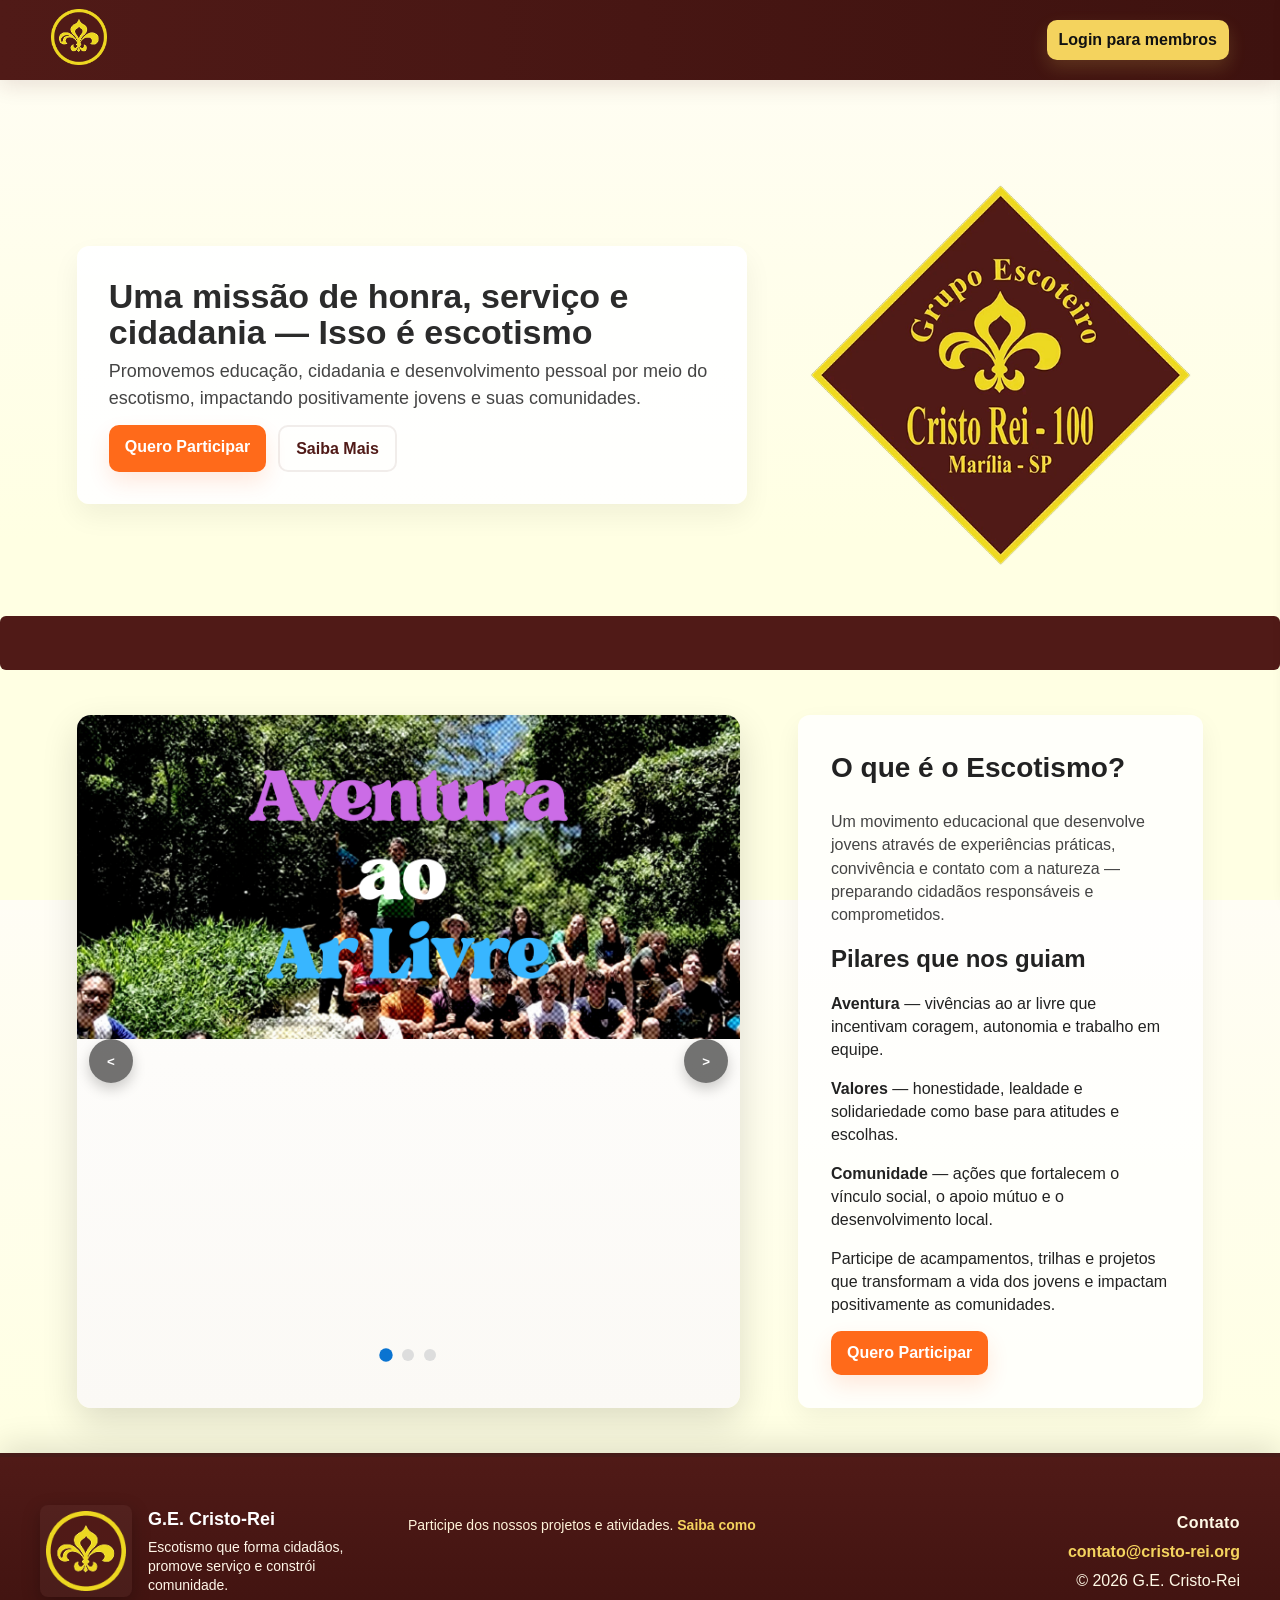
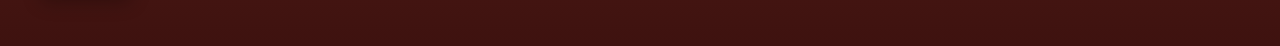
==== commit 9e9683a7: "colocando as imagens" ====
--- a/public/index.html
+++ b/public/index.html
@@ -48,9 +48,9 @@
             <div class="carrossel" aria-label="Galeria de imagens" tabindex="0">
                 <button class="anterior" aria-label="Slide anterior" type="button">&lt;</button>
                 <div class="faixa-carrossel">
-                    <img src="img/slide1.jpg" alt="Aventura ao ar livre">
-                    <img src="img/slide2.jpg" alt="Valores e camaradagem">
-                    <img src="img/slide3.jpg" alt="Atividades em comunidade">
+                    <img src="img/3.png" alt="Aventura ao ar livre">
+                    <img src="img/1.png" alt="Valores e camaradagem">
+                    <img src="img/2.png" alt="Atividades em comunidade">
                 </div>
                 <button class="proximo" aria-label="Próximo slide" type="button">&gt;</button>
                 <div class="indicadores" aria-hidden="false"></div>
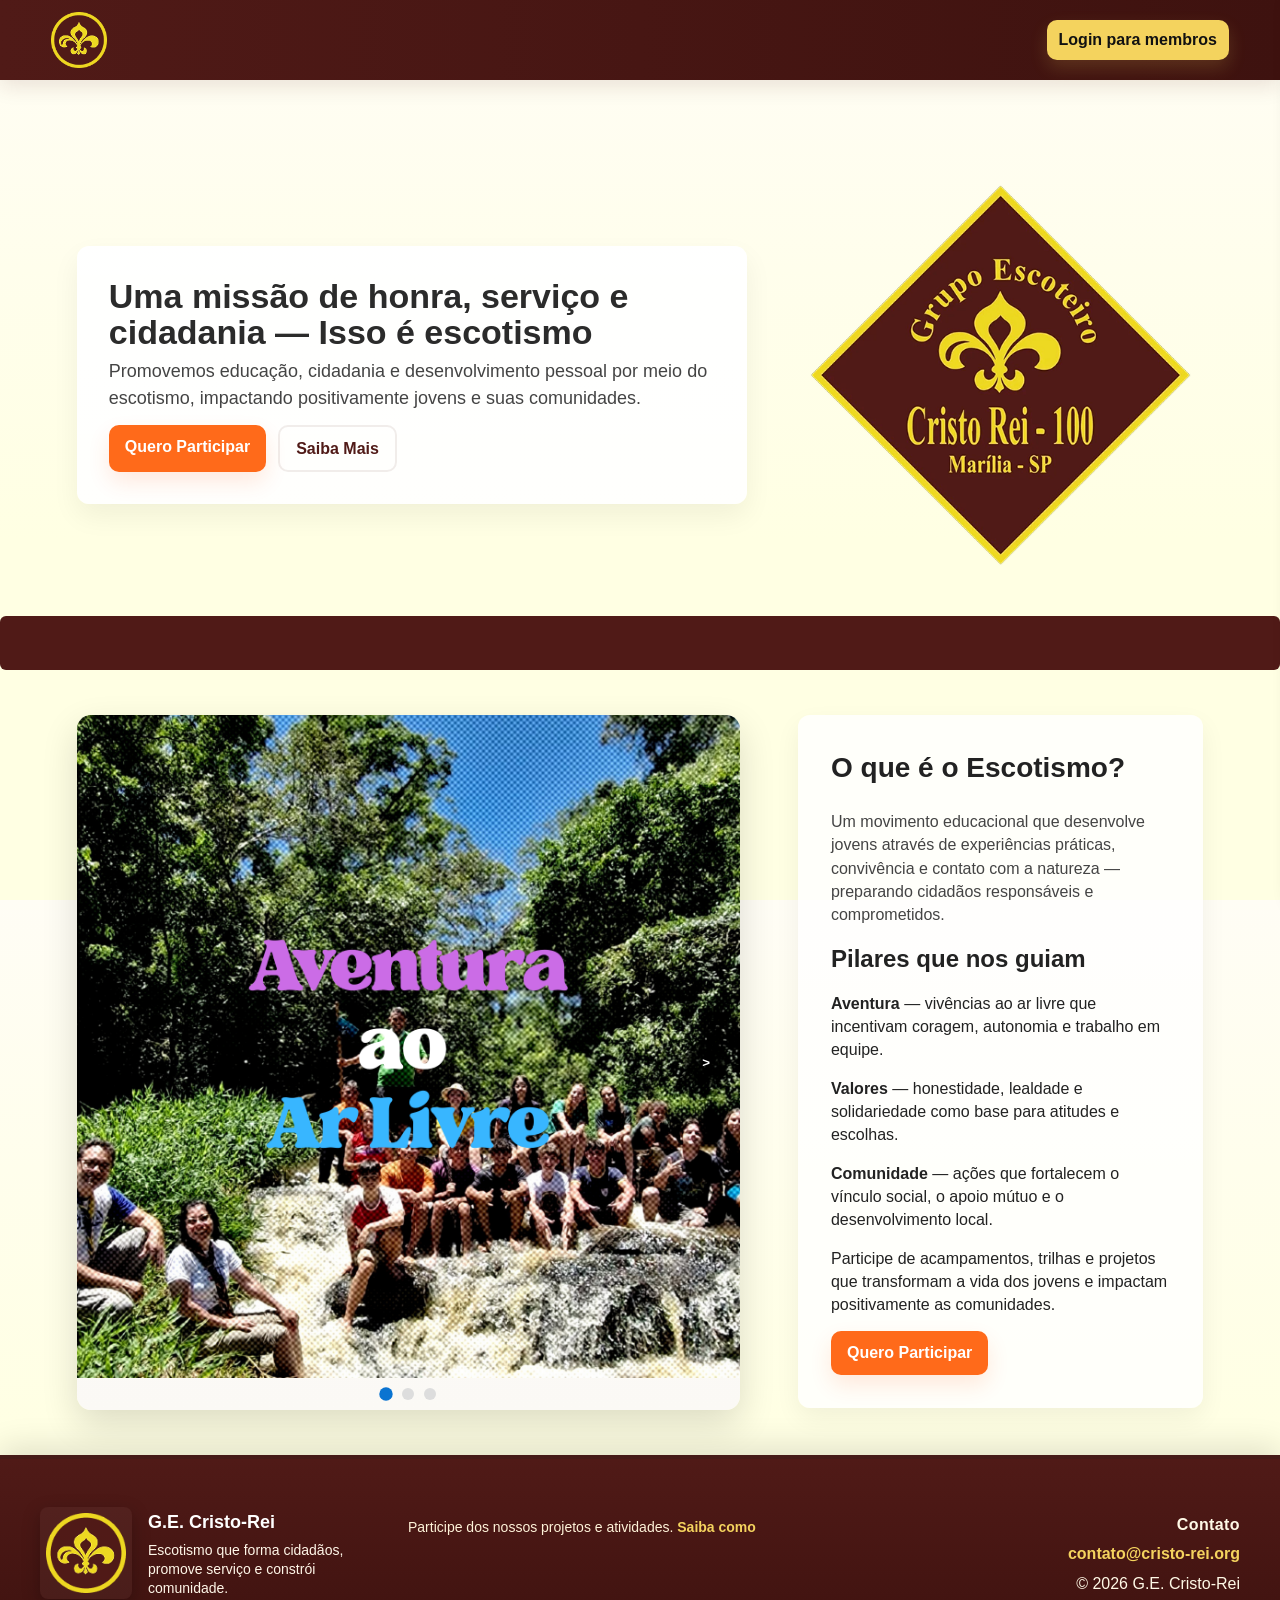
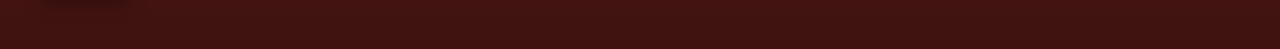
==== commit f7a194c3: "Add profile icon on user dashboard" ====
--- a/public/index.html
+++ b/public/index.html
@@ -8,7 +8,7 @@
 </head>
 <body>
     <header class="barra-navegacao">
-        <a href="index.html">
+        <a href="index.html" class="navbar-logo">
           <img src="img/logo.png" alt="Logotipo G.E. Cristo-Rei">
         </a>
         <input type="checkbox" id="menu-toggle" class="menu-toggle">
--- a/public/css/style.css
+++ b/public/css/style.css
@@ -210,6 +210,7 @@
 
 /* --- Seção carrossel --- */
 .secao-carrossel{
+  justify-content: space-evenly;
   display:flex;
   gap: clamp(20px, 4.5vw, 72px);
   align-items: stretch;
@@ -223,6 +224,8 @@
   position: relative;
   flex: 1 1 clamp(320px, 58%, 70%);
   min-width: 280px;
+  height: fit-content;
+  max-width: 800px;
   overflow: hidden;
   border-radius: 14px;
   background: linear-gradient(180deg,#ffffff,#fbf9f5);
@@ -238,8 +241,8 @@
 /* cada slide ocupa 100% */
 .faixa-carrossel img{
   flex: 0 0 100%;
-  width: 100%;
-  height: clamp(260px, 36vh, 520px);
+  width: 100px;
+  /* height: clamp(260px, 36vh, 520px); */
   object-fit: cover;
   display:block;
 }
@@ -273,7 +276,6 @@
   gap:10px;
   justify-content:center;
   padding: 10px;
-  margin-top: 300px;
 }
 .indicador{
   width: 12px;
@@ -291,6 +293,7 @@
 .painel-texto{
   flex: 0 1 clamp(260px, 36%, 420px);
   padding: clamp(16px, 2.6vw, 36px);
+  margin-bottom: auto;
   display:flex;
   flex-direction: column;
   gap: clamp(8px, 1.2vw, 16px);
@@ -348,7 +351,7 @@
 }
 @media (max-width: 1100px){
   .imagem-principal img { max-width: 360px; }
-  .faixa-carrossel img { height: clamp(220px, 30vh, 420px); }
+  /* .faixa-carrossel img { height: clamp(220px, 30vh, 420px); } */
   .painel-texto h1{ font-size: clamp(16px, 2vw, 26px); }
   .resumo{ font-size: 15px; }
 }
@@ -367,7 +370,7 @@
   .barra-navegacao img{ height: 48px; }
   .hamburger{ display: flex; }
   .links-navegacao{ display: none; }
-  .botao-login{ display: none; }
+  /* .botao-login{ display: none; } */
   .linha-botoes{ flex-direction: column; gap: 8px; align-items: stretch; }
   .botao-primario, .botao-secundario{ text-align: center; padding: 12px 16px; }
   .faixa-carrossel img{ height: clamp(200px, 25vh, 350px); }
@@ -458,3 +461,7 @@
     padding: 1rem;
   }
 }
+
+.navbar-logo {
+    display: flex;
+}
